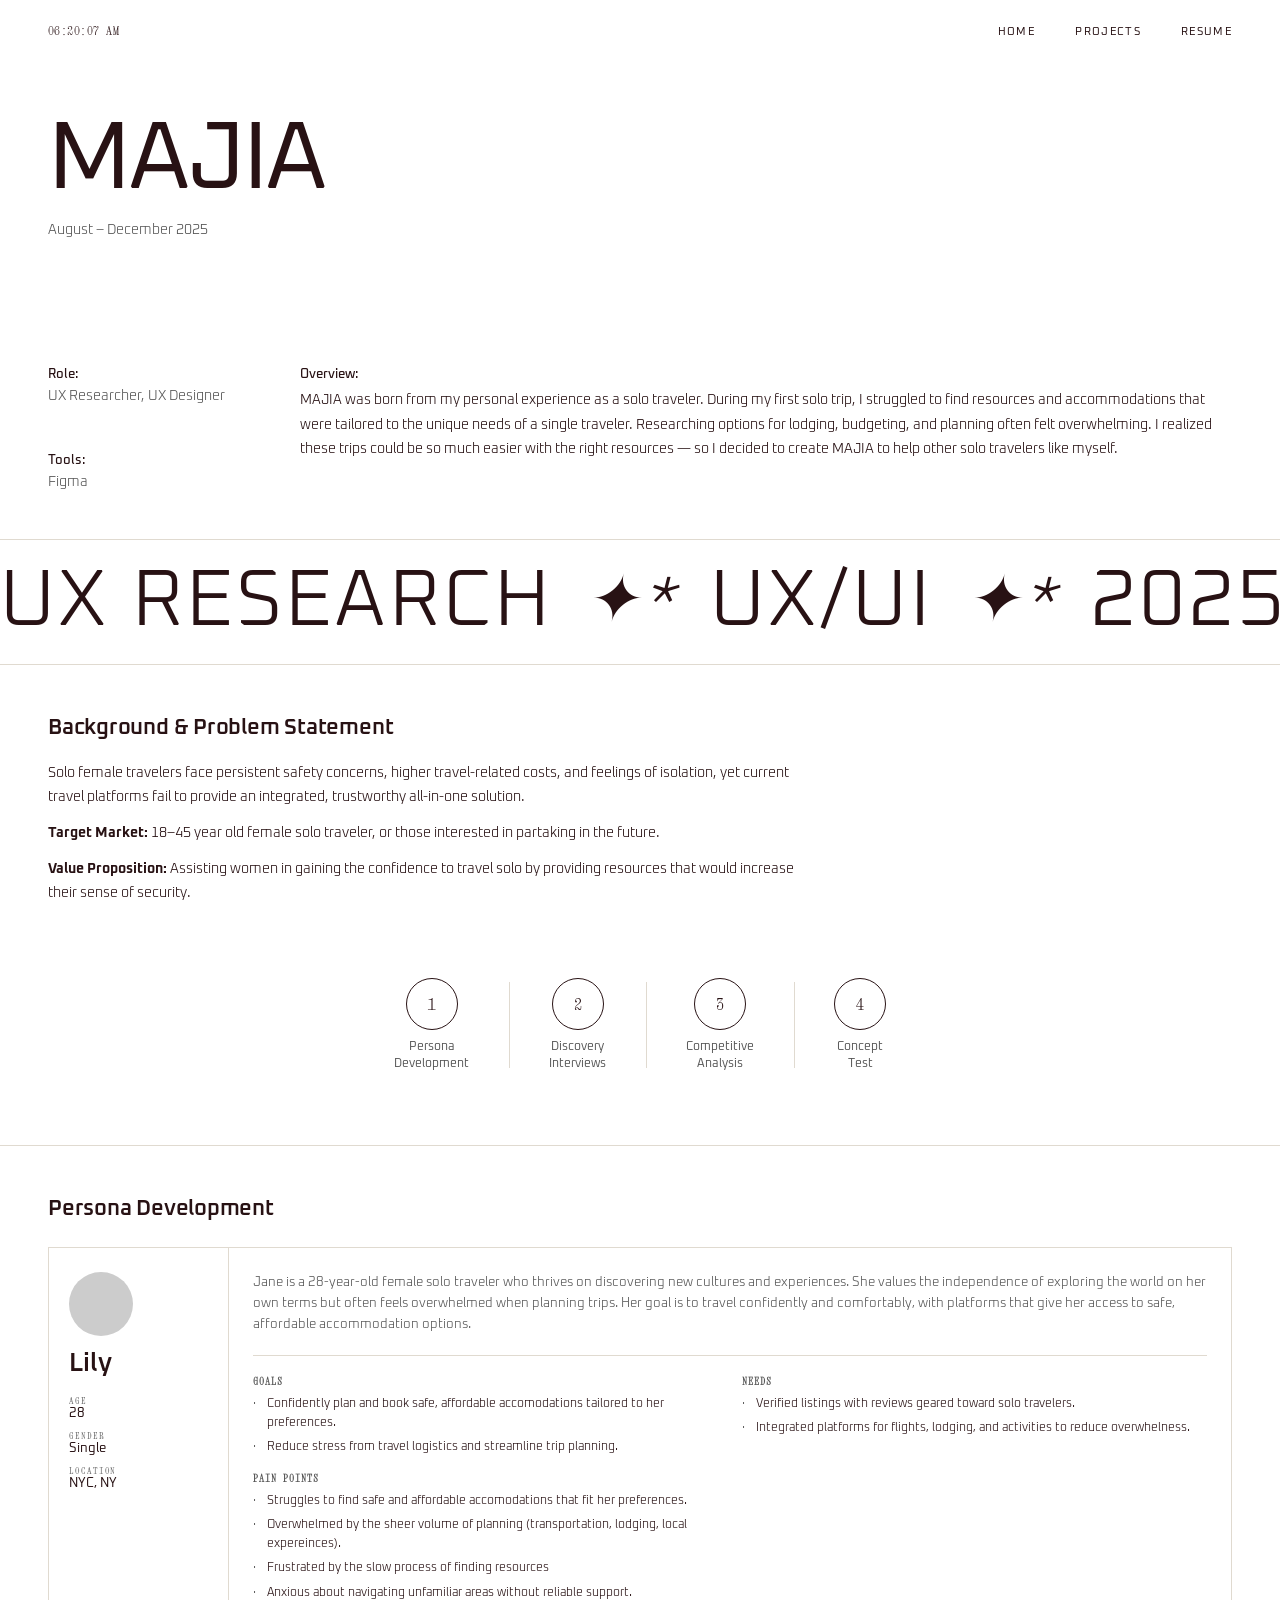
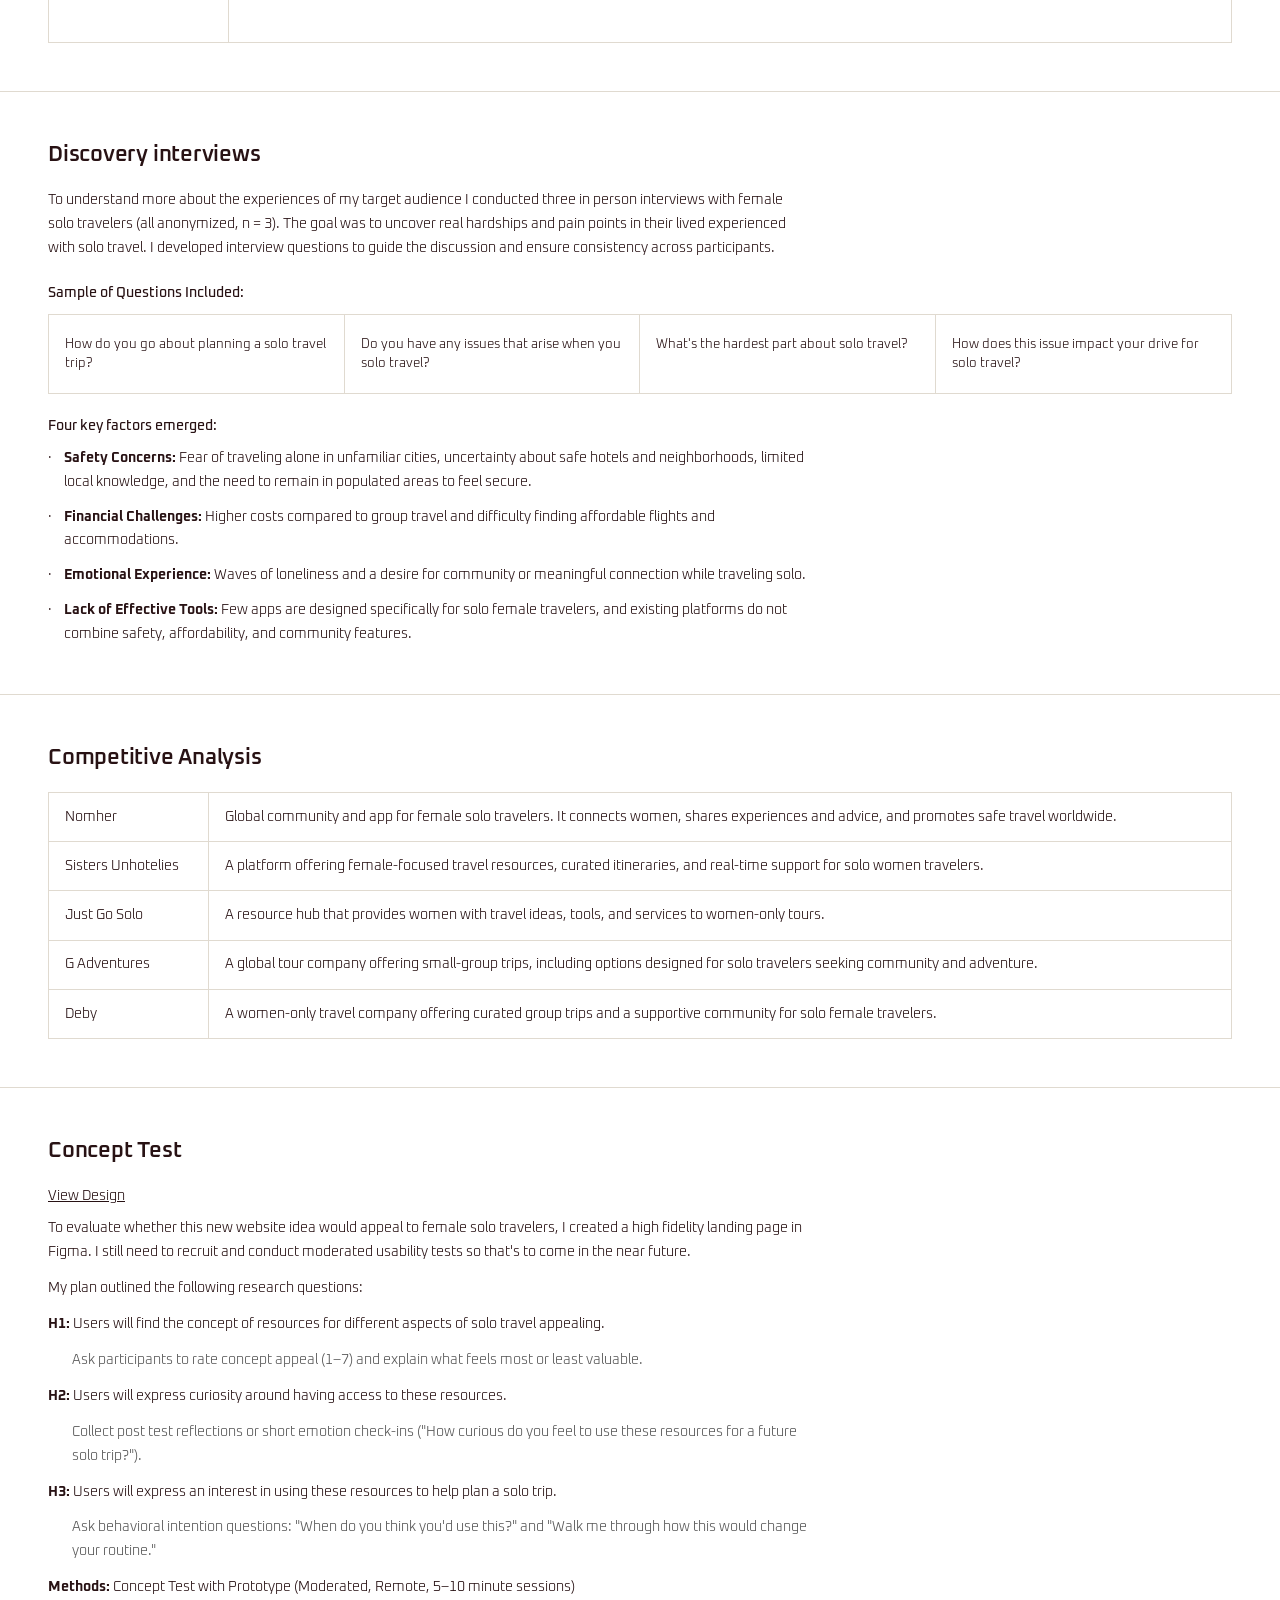
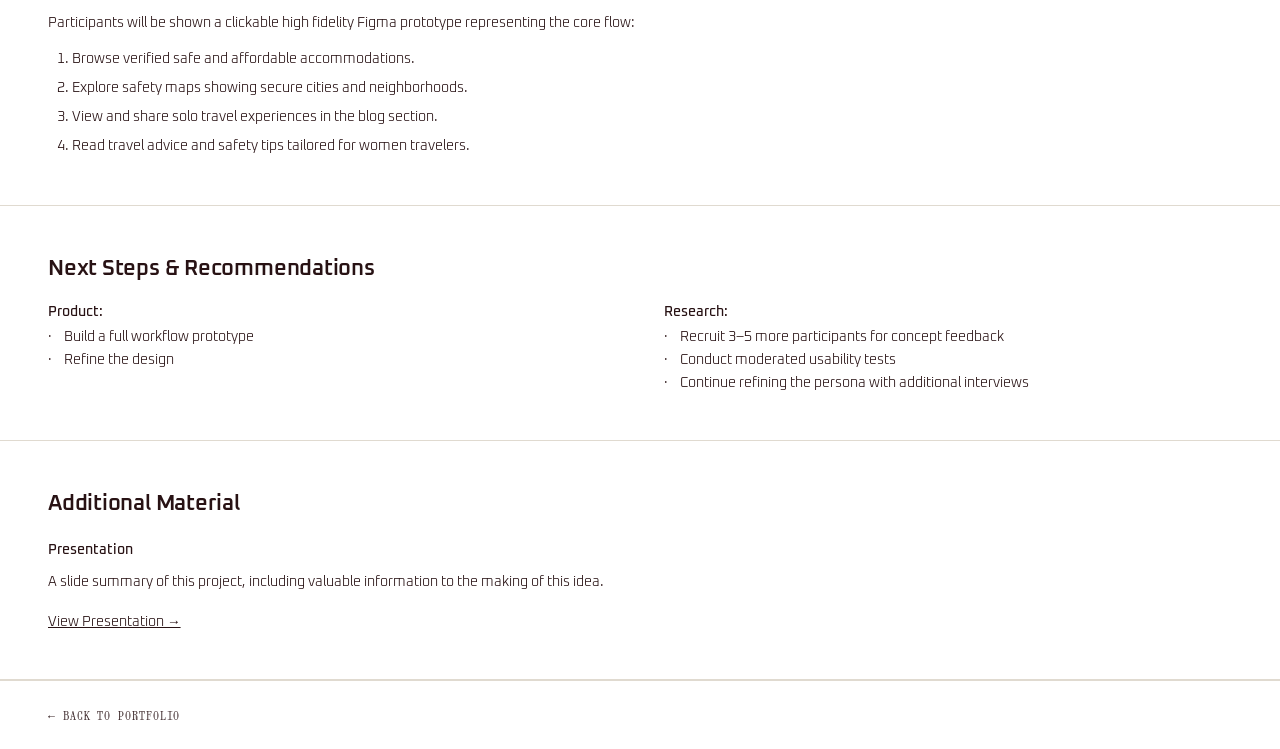
==== majia.html @ 62ffd847 "majia case study" ====
<!DOCTYPE html>
<html lang="en">
<head>
  <meta charset="UTF-8" />
  <meta name="viewport" content="width=device-width, initial-scale=1.0"/>
  <title>Majia — Case Study</title>
  <link rel="preconnect" href="https://fonts.googleapis.com">
  <link href="https://fonts.googleapis.com/css2?family=Oxanium:wght@300;400;500;600;700&family=Xanh+Mono:ital@0;1&display=swap" rel="stylesheet">
  <link rel="stylesheet" href="style.css">
  <link rel="stylesheet" href="majia.css">
</head>
<body>

  <!-- NAV -->
  <nav>
    <span class="nav-time" id="clock"></span>
    <ul class="nav-links">
      <li><a href="index.html">Home</a></li>
      <li><a href="index.html#projects">Projects</a></li>
      <li><a href="#">Resume</a></li>
    </ul>
  </nav>

  <!-- HERO -->
  <section class="cs-hero">
    <h1 class="cs-title">MAJIA</h1>
    <p class="cs-date">August – December 2025</p>
    <div class="cs-info-grid">
      <div class="cs-info-col">
        <p class="cs-info-label">Role:</p>
        <p class="cs-info-value">UX Researcher, UX Designer</p>
        <p class="cs-info-label">Tools:</p>
        <p class="cs-info-value">Figma</p>
      </div>
      <div class="cs-info-col">
        <p class="cs-info-label">Overview:</p>
        <p class="cs-info-body">MAJIA was born from my personal experience as a solo traveler. During my first solo trip, I struggled to find resources and accommodations that were tailored to the unique needs of a single traveler. Researching options for lodging, budgeting, and planning often felt overwhelming. I realized these trips could be so much easier with the right resources — so I decided to create MAJIA to help other solo travelers like myself.</p>
      </div>
    </div>
  </section>

  <!-- TICKER -->
  <div class="cs-ticker">
    <div class="cs-ticker-track">
      <span>UX RESEARCH</span><span class="cs-ticker-icon">✦*</span>
      <span>UX/UI</span><span class="cs-ticker-icon">✦*</span>
      <span>2025</span><span class="cs-ticker-icon">✦*</span>
      <span>UX RESEARCH</span><span class="cs-ticker-icon">✦*</span>
      <span>UX/UI</span><span class="cs-ticker-icon">✦*</span>
      <span>2025</span><span class="cs-ticker-icon">✦*</span>
      <span>UX RESEARCH</span><span class="cs-ticker-icon">✦</span>
      <span>UX/UI</span><span class="cs-ticker-icon">✦*</span>
      <span>2025</span><span class="cs-ticker-icon">✦*</span>
      <span>UX RESEARCH</span><span class="cs-ticker-icon">✦*</span>
      <span>UX/UI</span><span class="cs-ticker-icon">✦*</span>
      <span>2025</span><span class="cs-ticker-icon">✦*</span>
    </div>
  </div>

  <!-- BACKGROUND & PROBLEM STATEMENT -->
  <section class="cs-section">
    <h2 class="cs-section-heading">Background &amp; Problem Statement</h2>
    <p class="cs-body-text">Solo female travelers face persistent safety concerns, higher travel-related costs, and feelings of isolation, yet current travel platforms fail to provide an integrated, trustworthy all-in-one solution.</p>
    <p class="cs-body-text"><strong>Target Market:</strong> 18–45 year old female solo traveler, or those interested in partaking in the future.</p>
    <p class="cs-body-text"><strong>Value Proposition:</strong> Assisting women in gaining the confidence to travel solo by providing resources that would increase their sense of security.</p>

    <div class="cs-steps">
      <div class="cs-step">
        <span class="cs-step-num">1</span>
        <p class="cs-step-label">Persona<br>Development</p>
      </div>
      <div class="cs-step">
        <span class="cs-step-num">2</span>
        <p class="cs-step-label">Discovery<br>Interviews</p>
      </div>
      <div class="cs-step">
        <span class="cs-step-num">3</span>
        <p class="cs-step-label">Competitive<br>Analysis</p>
      </div>
      <div class="cs-step">
        <span class="cs-step-num">4</span>
        <p class="cs-step-label">Concept<br>Test</p>
      </div>
    </div>
  </section>

  <!-- PERSONA DEVELOPMENT -->
  <section class="cs-section">
    <h2 class="cs-section-heading">Persona Development</h2>
    <div class="cs-persona-card">
      <div class="cs-persona-left">
        <div class="cs-persona-photo"></div>
        <p class="cs-persona-name">Lily</p>
        <div class="cs-persona-attrs">
          <div><span class="cs-attr-label">AGE</span><span class="cs-attr-val">28</span></div>
          <div><span class="cs-attr-label">GENDER</span><span class="cs-attr-val">Single</span></div>
          <div><span class="cs-attr-label">LOCATION</span><span class="cs-attr-val">NYC, NY</span></div>
        </div>
      </div>
      <div class="cs-persona-right">
        <p class="cs-persona-bio">Jane is a 28-year-old female solo traveler who thrives on discovering new cultures and experiences. She values the independence of exploring the world on her own terms but often feels overwhelmed when planning trips. Her goal is to travel confidently and comfortably, with platforms that give her access to safe, affordable accommodation options.</p>
        <div class="cs-persona-cols">
          <div>
            <h4 class="cs-persona-col-title">GOALS</h4>
            <ul class="cs-persona-list">
              <li>Confidently plan and book safe, affordable 
                accomodations tailored to her preferences.</li>
              <li>Reduce stress from travel logistics and streamline trip planning.</li>
            </ul>
          </div>
          <div>
            <h4 class="cs-persona-col-title">NEEDS</h4>
            <ul class="cs-persona-list">
              <li>Verified listings with reviews geared toward solo travelers.</li>
              <li>Integrated platforms for flights, lodging, and activities to reduce overwhelness.</li>
            </ul>
          </div>
        </div>
        <div class="cs-persona-cols">
          <div>
            <h4 class="cs-persona-col-title">PAIN POINTS</h4>
            <ul class="cs-persona-list">
              <li>Struggles to find safe and affordable accomodations that fit her preferences.</li>
              <li>Overwhelmed by the sheer volume of planning (transportation, lodging, local expereinces).</li>
              <li>Frustrated by the slow process of finding resources</li>
              <li>Anxious about navigating unfamiliar areas without reliable support.</li>
            </ul>
          </div>
        </div>
      </div>
    </div>
  </section>

  <!-- DISCOVERY INTERVIEWS -->
  <section class="cs-section">
    <h2 class="cs-section-heading">Discovery interviews</h2>
    <p class="cs-body-text">To understand more about the experiences of my target audience I conducted three in person interviews with female solo travelers (all anonymized, n = 3). The goal was to uncover real hardships and pain points in their lived experienced with solo travel. I developed interview questions to guide the discussion and ensure consistency across participants.</p>
    <p class="cs-sub-heading">Sample of Questions Included:</p>
    <div class="cs-questions-grid">
      <div class="cs-question-card"><p>How do you go about planning a solo travel trip?</p></div>
      <div class="cs-question-card"><p>Do you have any issues that arise when you solo travel?</p></div>
      <div class="cs-question-card"><p>What's the hardest part about solo travel?</p></div>
      <div class="cs-question-card"><p>How does this issue impact your drive for solo travel?</p></div>
    </div>

    <p class="cs-sub-heading">Four key factors emerged:</p>
    <ul class="cs-findings-list">
      <li><strong>Safety Concerns:</strong> Fear of traveling alone in unfamiliar cities, uncertainty about safe hotels and neighborhoods, limited local knowledge, and the need to remain in populated areas to feel secure.</li>
      <li><strong>Financial Challenges:</strong> Higher costs compared to group travel and difficulty finding affordable flights and accommodations.</li>
      <li><strong>Emotional Experience:</strong> Waves of loneliness and a desire for community or meaningful connection while traveling solo.</li>
      <li><strong>Lack of Effective Tools:</strong> Few apps are designed specifically for solo female travelers, and existing platforms do not combine safety, affordability, and community features.</li>
    </ul>
  </section>

  <!-- COMPETITIVE ANALYSIS -->
  <section class="cs-section">
    <h2 class="cs-section-heading">Competitive Analysis</h2>
    <table class="cs-table">
      <tbody>
        <tr>
          <td class="cs-table-name">Nomher</td>
          <td>Global community and app for female solo travelers. It connects women, shares experiences and advice, and promotes safe travel worldwide.</td>
        </tr>
        <tr>
          <td class="cs-table-name">Sisters Unhotelies</td>
          <td>A platform offering female-focused travel resources, curated itineraries, and real-time support for solo women travelers.</td>
        </tr>
        <tr>
          <td class="cs-table-name">Just Go Solo</td>
          <td>A resource hub that provides women with travel ideas, tools, and services to women-only tours.</td>
        </tr>
        <tr>
          <td class="cs-table-name">G Adventures</td>
          <td>A global tour company offering small-group trips, including options designed for solo travelers seeking community and adventure.</td>
        </tr>
        <tr>
          <td class="cs-table-name">Deby</td>
          <td>A women-only travel company offering curated group trips and a supportive community for solo female travelers.</td>
        </tr>
      </tbody>
    </table>
  </section>

  <!-- CONCEPT TEST -->
  <section class="cs-section">
    <h2 class="cs-section-heading">Concept Test</h2>
    <p class="cs-link-text"><a href="#">View Design</a></p>
    <p class="cs-body-text">To evaluate whether this new website idea would appeal to female solo travelers, I created a high fidelity landing page in Figma. I still need to recruit and conduct moderated usability tests so that's to come in the near future.</p>
    <p class="cs-body-text">My plan outlined the following research questions:</p>
    <p class="cs-body-text"><strong>H1:</strong> Users will find the concept of resources for different aspects of solo travel appealing.</p>
    <p class="cs-body-text cs-indent">Ask participants to rate concept appeal (1–7) and explain what feels most or least valuable.</p>
    <p class="cs-body-text"><strong>H2:</strong> Users will express curiosity around having access to these resources.</p>
    <p class="cs-body-text cs-indent">Collect post test reflections or short emotion check-ins ("How curious do you feel to use these resources for a future solo trip?").</p>
    <p class="cs-body-text"><strong>H3:</strong> Users will express an interest in using these resources to help plan a solo trip.</p>
    <p class="cs-body-text cs-indent">Ask behavioral intention questions: "When do you think you'd use this?" and "Walk me through how this would change your routine."</p>
    <p class="cs-body-text"><strong>Methods:</strong> Concept Test with Prototype (Moderated, Remote, 5–10 minute sessions)</p>
    <p class="cs-body-text">Participants will be shown a clickable high fidelity Figma prototype representing the core flow:</p>
    <ol class="cs-numbered-list">
      <li>Browse verified safe and affordable accommodations.</li>
      <li>Explore safety maps showing secure cities and neighborhoods.</li>
      <li>View and share solo travel experiences in the blog section.</li>
      <li>Read travel advice and safety tips tailored for women travelers.</li>
    </ol>
  </section>

  <!-- NEXT STEPS -->
  <section class="cs-section">
    <h2 class="cs-section-heading">Next Steps &amp; Recommendations</h2>
    <div class="cs-next-grid">
      <div>
        <p class="cs-next-category">Product:</p>
        <ul class="cs-next-list">
          <li>Build a full workflow prototype</li>
          <li>Refine the design</li>
        </ul>
      </div>
      <div>
        <p class="cs-next-category">Research:</p>
        <ul class="cs-next-list">
          <li>Recruit 3–5 more participants for concept feedback</li>
          <li>Conduct moderated usability tests</li>
          <li>Continue refining the persona with additional interviews</li>
        </ul>
      </div>
    </div>
  </section>

  <!-- ADDITIONAL MATERIAL -->
  <section class="cs-section">
    <h2 class="cs-section-heading">Additional Material</h2>
    <p class="cs-sub-heading">Presentation</p>
    <p class="cs-body-text">A slide summary of this project, including valuable information to the making of this idea.</p>
    <a href="#" class="cs-material-link">View Presentation →</a>
  </section>

  <!-- BACK BAR -->
  <div class="cs-back-bar">
    <a href="index.html" class="cs-back-link">← Back to Portfolio</a>
  </div>

  <script>
    const clock = document.getElementById('clock');
    function updateClock() {
      const now = new Date();
      clock.textContent = now.toLocaleTimeString('en-US', { hour: '2-digit', minute: '2-digit', second: '2-digit' });
    }
    updateClock();
    setInterval(updateClock, 1000);
  </script>
</body>
</html>
---- style.css ----
:root {
  --white: #FFFFFF;
  --ink: #281214;
  --muted: #585858;
  --accent: #C8B89A;
  --rule: #E0DAD0;
  --font-base: 'Oxanium', sans-serif;
  --font-mono: 'Xanh Mono', monospace;
}

*, *::before, *::after { box-sizing: border-box; margin: 0; padding: 0; }
html { scroll-behavior: smooth; }
body {
  background: var(--white);
  color: var(--ink);
  font-family: var(--font-base);
  overflow-x: hidden;
}

/* NAV */
nav {
  position: fixed;
  top: 0; left: 0; right: 0;
  z-index: 100;
  display: flex;
  justify-content: space-between;
  align-items: center;
  padding: 1.25rem 3rem;
  mix-blend-mode: multiply;
}
.nav-time {
  font-family: var(--font-mono);
  font-size: .75rem;
  color: var(--ink);
  letter-spacing: .04em;
}
.nav-links { display: flex; gap: 2.5rem; list-style: none; }
.nav-links a {
  font-size: .7rem;
  letter-spacing: .12em;
  text-transform: uppercase;
  color: var(--ink);
  text-decoration: none;
  position: relative;
}
.nav-links a::after {
  content: '';
  position: absolute;
  bottom: -2px; left: 0;
  width: 0; height: 1px;
  background: var(--ink);
  transition: width .3s ease;
}
.nav-links a:hover::after { width: 100%; }

/* HERO */
#hero {
  min-height: 100vh;
  display: grid;
  grid-template-columns: 1fr 1fr;
  align-items: center;
  padding: 8rem 3rem 4rem;
  gap: 2rem;
}
.hero-text { max-width: 480px; }
.hero-label {
  font-family: var(--font-mono);
  font-size: .68rem;
  letter-spacing: .18em;
  text-transform: uppercase;
  color: var(--muted);
  margin-bottom: 1.5rem;
  opacity: 0;
  transform: translateY(12px);
  animation: fadeUp .6s ease .2s forwards;
}
.hero-title {
  font-size: clamp(3rem, 6vw, 5.5rem);
  line-height: 1.08;
  letter-spacing: -.02em;
  opacity: 0;
  transform: translateY(20px);
  animation: fadeUp .8s ease .35s forwards;
}
.hero-title em { font-style: normal; color: var(--ink); }
.hero-meta {
  margin-top: 2rem;
  display: flex;
  flex-direction: column;
  gap: .4rem;
  opacity: 0;
  transform: translateY(12px);
  animation: fadeUp .6s ease .6s forwards;
}
.hero-meta span { font-size: .85rem; color: var(--muted); font-weight: 300; }
.hero-image-wrap {
  display: flex;
  justify-content: flex-end;
  opacity: 0;
  transform: translateY(20px) scale(.97);
  animation: fadeUp .9s ease .5s forwards;
}
.hero-img-frame {
  width: 340px;
  height: 440px;
  border-radius: 4px;
  overflow: hidden;
  position: relative;
}
.hero-img-frame::before {
  content: '';
  position: absolute;
  inset: 0;
  background: linear-gradient(to bottom, transparent 60%, rgba(26,24,20,.15));
  z-index: 1;
}
.hero-img-frame img {
  width: 100%; height: 100%;
  object-fit: cover;
  filter: sepia(8%) contrast(1.04);
}

/* SPIN BADGE */
.spin-badge {
  margin-top: 2.5rem;
  opacity: 0;
  animation: fadeUp .6s ease .8s forwards;
}
.spin-ring {
  width: 72px; height: 72px;
  position: relative;
  cursor: pointer;
  display: block;
  text-decoration: none;
  color: var(--ink);
}
.spin-ring svg {
  position: absolute;
  inset: 0;
  animation: spin 10s linear infinite;
}
.spin-ring .arrow {
  position: absolute;
  inset: 0;
  display: flex;
  align-items: center;
  justify-content: center;
  font-size: 1rem;
}
@keyframes spin { to { transform: rotate(360deg); } }
.spin-ring:hover svg { animation-play-state: paused; }

/* PROJECTS */
#projects { padding: 3rem 0 6rem; }
.marquee-wrapper {
  overflow: hidden;
  width: 100%;
  margin-bottom: 4rem;
  border-top: 1px solid var(--rule);
  border-bottom: 1px solid var(--rule);
  padding: 0.5rem 0;
}
.marquee-track {
  display: flex;
  width: max-content;
  animation: marquee 30s linear infinite;
}
.marquee-track:hover { animation-play-state: paused; }
.marquee-item {
  font-family: 'Oxanium';
  font-size: clamp(4rem, 10vw, 9rem);
  line-height: .95;
  letter-spacing: -.03em;
  white-space: nowrap;
  padding-right: 3rem;
  display: flex;
  align-items: center;
  gap: 2rem;
}
.marquee-item .divider {
  font-size: clamp(2rem, 5vw, 4rem);
  color: var(--ink);
  font-style: italic;
  font-family: 'Xanh Mono';
}
@keyframes marquee {
  from { transform: translateX(0); }
  to   { transform: translateX(-50%); }
}
.projects-list { border-top: 1px solid var(--rule); }
.project-row {
  display: grid;
  grid-template-columns: 80px 1fr auto;
  align-items: center;
  gap: 1.5rem;
  padding: 2rem 0;
  border-bottom: 1px solid var(--rule);
  text-decoration: none;
  color: inherit;
  position: relative;
  overflow: hidden;
  cursor: pointer;
  transition: padding-left .3s ease;
}
.project-row::before {
  content: '';
  position: absolute;
  left: 0; top: 0; bottom: 0;
  width: 0;
  background: var(--ink);
  transition: width .35s ease;
  z-index: 0;
}
.project-row:hover::before { width: 4px; }
.project-row:hover { padding-left: 1rem; }
.project-row > * { position: relative; z-index: 1; }
.proj-num {
  font-family: var(--font-mono);
  font-size: 1.6rem;
  font-weight: 300;
  color: var(--muted);
}
.proj-title {
  font-size: clamp(1.4rem, 3vw, 2rem);
  letter-spacing: -.01em;
  line-height: 1.1;
}
.proj-desc {
  font-size: .8rem;
  color: var(--muted);
  margin-top: .3rem;
  font-weight: 300;
}
.proj-year {
  font-family: var(--font-mono);
  font-size: .75rem;
  color: var(--muted);
  letter-spacing: .06em;
}

/* FOOTER */
footer {
  border-top: 1px solid var(--rule);
  padding: 2.5rem 3rem;
  display: grid;
  grid-template-columns: 1fr 1fr 1fr auto;
  gap: 2rem;
  align-items: start;
}
.footer-col h4 {
  font-family: var(--font-mono);
  font-size: .65rem;
  letter-spacing: .14em;
  text-transform: uppercase;
  color: var(--muted);
  margin-bottom: .9rem;
}
.footer-col a {
  display: block;
  font-size: .8rem;
  color: var(--ink);
  text-decoration: none;
  margin-bottom: .4rem;
  font-weight: 300;
  transition: color .2s;
}
.footer-col a:hover { color: var(--muted); }
.footer-connect { text-align: right; }
.footer-connect p {
  font-size: 1.1rem;
  font-style: italic;
  margin-bottom: .8rem;
}
.footer-icons { display: flex; gap: .6rem; justify-content: flex-end; }
.footer-icons a {
  width: 34px; height: 34px;
  border: 1px solid var(--rule);
  border-radius: 4px;
  display: flex;
  align-items: center;
  justify-content: center;
  color: var(--ink);
  text-decoration: none;
  transition: background .2s, border-color .2s;
}
.footer-icons a:hover {
  background: var(--ink);
  color: var(--white);
  border-color: var(--ink);
}

/* ANIMATIONS */
@keyframes fadeUp { to { opacity: 1; transform: none; } }

/* RESPONSIVE */
@media (max-width: 700px) {
  #hero { grid-template-columns: 1fr; padding-top: 6rem; }
  .hero-image-wrap { justify-content: center; order: -1; }
  .hero-img-frame { width: 240px; height: 300px; }
  nav { padding: 1rem 1.5rem; }
  #projects, footer { padding-left: 1.5rem; padding-right: 1.5rem; }
  footer { grid-template-columns: 1fr 1fr; }
  .footer-connect { grid-column: 1/-1; text-align: left; }
  .footer-icons { justify-content: flex-start; }
}
---- majia.css ----
/* ── MAJIA CASE STUDY ── */

/* HERO */
.cs-hero {
  padding: 7rem 3rem 3rem;
  border-bottom: 1px solid var(--rule);
}
.cs-title {
  font-family: 'Oxanium';
  font-size: clamp(3rem, 8vw, 6rem);
  font-weight: 400;
  letter-spacing: -.02em;
  line-height: 1;
  margin-bottom: .9rem;
}
.cs-date {
  font-size: .85rem;
  font-weight: 300;
  color: var(--muted);
  margin-bottom: 2.5rem;
}
.cs-info-grid {
  display: grid;
  grid-template-columns: 220px 1fr;
  gap: 2rem;
  margin-top: 8rem;
}
.cs-info-label {
  font-size: .8rem;
  font-weight: 500;
  margin-bottom: .30rem;
  margin-top: 3rem;
}
.cs-info-label:first-child { margin-top: 0; }
.cs-info-value {
  font-size: .85rem;
  font-weight: 300;
  color: var(--muted);
}
.cs-info-body {
  font-size: .9rem;
  font-weight: 300;
  line-height: 1.7;
  color: var(--ink);
}

/* TICKER */
.cs-ticker {
  overflow: hidden;
  border-bottom: 1px solid var(--rule);
  padding: .75rem 0;
}
.cs-ticker-track {
  display: flex;
  align-items: center;
  gap: 2rem;
  width: max-content;
  animation: marquee 20s linear infinite;
  font-family: 'Oxanium';
  font-size: clamp(2rem, 10vw, 5rem);
  font-weight: 300;
  letter-spacing: .04em;
}
.cs-ticker-icon {
  color: var(--ink);
  font-size: .8em;
   font-style: italic;
}
@keyframes marquee {
  from { transform: translateX(0); }
  to   { transform: translateX(-50%); }
}

/* SECTIONS */
.cs-section {
  padding: 3rem 3rem 3rem;
  border-bottom: 1px solid var(--rule);
}
.cs-section-heading {
  font-family: 'Oxanium';
  font-size: 1.4rem;
  font-weight: 600;
  margin-bottom: 1.25rem;
  letter-spacing: -.01em;
}
.cs-body-text {
  font-size: .88rem;
  font-weight: 300;
  line-height: 1.7;
  margin-bottom: .75rem;
  max-width: 760px;
}
.cs-sub-heading {
  font-size: .85rem;
  font-weight: 500;
  margin: 1.5rem 0 .75rem;
}
.cs-indent {
  padding-left: 1.5rem;
  color: var(--muted);
}

/* PROCESS STEPS */
.cs-steps {
  display: flex;
  gap: 0;
  margin-top: 3rem;
  justify-content: center;
  flex-wrap: wrap;
}
.cs-step {
  display: flex;
  flex-direction: column;
  align-items: center;
  gap: .6rem;
  padding: 1.5rem 2.5rem;
  position: relative;
}
.cs-step + .cs-step::before {
  content: '';
  position: absolute;
  left: 0; top: 20%; bottom: 20%;
  width: 1px;
  background: var(--rule);
}
.cs-step-num {
  width: 52px;
  height: 52px;
  border: 1px solid var(--ink);
  border-radius: 50%;
  display: flex;
  align-items: center;
  justify-content: center;
  font-family: 'Xanh Mono', monospace;
  font-size: 1rem;
  font-weight: 300;
}
.cs-step-label {
  font-size: .75rem;
  text-align: center;
  line-height: 1.4;
  color: var(--muted);
}

/* PERSONA */
.cs-persona-card {
  display: grid;
  grid-template-columns: 180px 1fr;
  border: 1px solid var(--rule);
  margin-top: 1.5rem;
}
.cs-persona-left {
  border-right: 1px solid var(--rule);
  padding: 1.5rem 1.25rem;
}
.cs-persona-approx {
  font-family: 'Xanh Mono', monospace;
  font-size: .6rem;
  color: var(--muted);
  letter-spacing: .08em;
  margin-bottom: .5rem;
}
.cs-persona-photo {
  width: 64px;
  height: 64px;
  border-radius: 50%;
  background: #ccc;
  margin-bottom: .75rem;
}
.cs-persona-name {
  font-family: 'Oxanium', sans-serif;
  font-size: 1.6rem;
  font-weight: 600;
  margin-bottom: 1rem;
}
.cs-persona-attrs {
  display: flex;
  flex-direction: column;
  gap: .5rem;
}
.cs-persona-attrs > div {
  display: flex;
  flex-direction: column;
}
.cs-attr-label {
  font-family: 'Xanh Mono', monospace;
  font-size: .58rem;
  letter-spacing: .1em;
  color: var(--muted);
}
.cs-attr-val {
  font-size: .8rem;
  font-weight: 400;
}
.cs-persona-right {
  padding: 1.5rem;
}
.cs-persona-bio {
  font-size: .8rem;
  font-weight: 300;
  line-height: 1.65;
  margin-bottom: 1.25rem;
  padding-bottom: 1.25rem;
  border-bottom: 1px solid var(--rule);
  color: var(--muted);
}
.cs-persona-cols {
  display: grid;
  grid-template-columns: 1fr 1fr;
  gap: 1.5rem;
  margin-bottom: 1rem;
}
.cs-persona-col-title {
  font-family: 'Xanh Mono', monospace;
  font-size: .6rem;
  letter-spacing: .1em;
  color: var(--muted);
  margin-bottom: .5rem;
}
.cs-persona-list {
  list-style: none;
  display: flex;
  flex-direction: column;
  gap: .35rem;
}
.cs-persona-list li {
  font-size: .78rem;
  font-weight: 300;
  line-height: 1.5;
  padding-left: .9rem;
  position: relative;
}
.cs-persona-list li::before {
  content: '·';
  position: absolute;
  left: 0;
  color: var(--muted);
}

/* QUESTIONS GRID */
.cs-questions-grid {
  display: grid;
  grid-template-columns: repeat(4, 1fr);
  gap: 0;
  border: 1px solid var(--rule);
  margin: .75rem 0;
}
.cs-question-card {
  padding: 1.25rem 1rem;
  border-right: 1px solid var(--rule);
  font-size: .8rem;
  font-weight: 300;
  line-height: 1.5;
}
.cs-question-card:last-child { border-right: none; }

/* FINDINGS LIST */
.cs-findings-list {
  list-style: none;
  display: flex;
  flex-direction: column;
  gap: .75rem;
  margin-top: .5rem;
}
.cs-findings-list li {
  font-size: .88rem;
  font-weight: 300;
  line-height: 1.65;
  padding-left: 1rem;
  position: relative;
  max-width: 760px;
}
.cs-findings-list li::before {
  content: '·';
  position: absolute;
  left: 0;
}

/* TABLE */
.cs-table {
  width: 100%;
  border-collapse: collapse;
  margin-top: 1rem;
  font-size: .85rem;
}
.cs-table td {
  padding: .85rem 1rem;
  border: 1px solid var(--rule);
  font-weight: 300;
  line-height: 1.55;
  vertical-align: top;
}
.cs-table-name {
  font-weight: 500;
  width: 160px;
  white-space: nowrap;
}

/* CONCEPT TEST */
.cs-link-text {
  margin-bottom: .75rem;
}
.cs-link-text a {
  font-size: .85rem;
  color: var(--ink);
  text-decoration: underline;
  font-weight: 300;
}
.cs-numbered-list {
  list-style: decimal;
  padding-left: 1.5rem;
  display: flex;
  flex-direction: column;
  gap: .4rem;
  margin-top: .5rem;
}
.cs-numbered-list li {
  font-size: .88rem;
  font-weight: 300;
  line-height: 1.6;
}

/* NEXT STEPS */
.cs-next-grid {
  display: grid;
  grid-template-columns: 1fr 1fr;
  gap: 3rem;
  margin-top: .5rem;
}
.cs-next-category {
  font-size: .88rem;
  font-weight: 500;
  margin-bottom: .5rem;
}
.cs-next-list {
  list-style: none;
  display: flex;
  flex-direction: column;
  gap: .35rem;
}
.cs-next-list li {
  font-size: .85rem;
  font-weight: 300;
  padding-left: 1rem;
  position: relative;
}
.cs-next-list li::before {
  content: '·';
  position: absolute;
  left: 0;
}

/* ADDITIONAL MATERIAL */
.cs-material-link {
  font-size: .85rem;
  color: var(--ink);
  text-decoration: underline;
  font-weight: 300;
  display: inline-block;
  margin-top: .5rem;
}

/* BACK BAR */
.cs-back-bar {
  padding: 1.5rem 3rem;
  border-top: 1px solid var(--rule);
}
.cs-back-link {
  font-family: 'Xanh Mono', monospace;
  font-size: .72rem;
  letter-spacing: .08em;
  text-transform: uppercase;
  color: var(--ink);
  text-decoration: none;
}
.cs-back-link:hover { text-decoration: underline; }

/* RESPONSIVE */
@media (max-width: 700px) {
  .cs-hero, .cs-section, .cs-back-bar { padding-left: 1.5rem; padding-right: 1.5rem; }
  .cs-info-grid { grid-template-columns: 1fr; }
  .cs-persona-card { grid-template-columns: 1fr; }
  .cs-persona-left { border-right: none; border-bottom: 1px solid var(--rule); }
  .cs-persona-cols { grid-template-columns: 1fr; }
  .cs-questions-grid { grid-template-columns: 1fr 1fr; }
  .cs-next-grid { grid-template-columns: 1fr; gap: 1.5rem; }
  .cs-steps { justify-content: flex-start; }
}
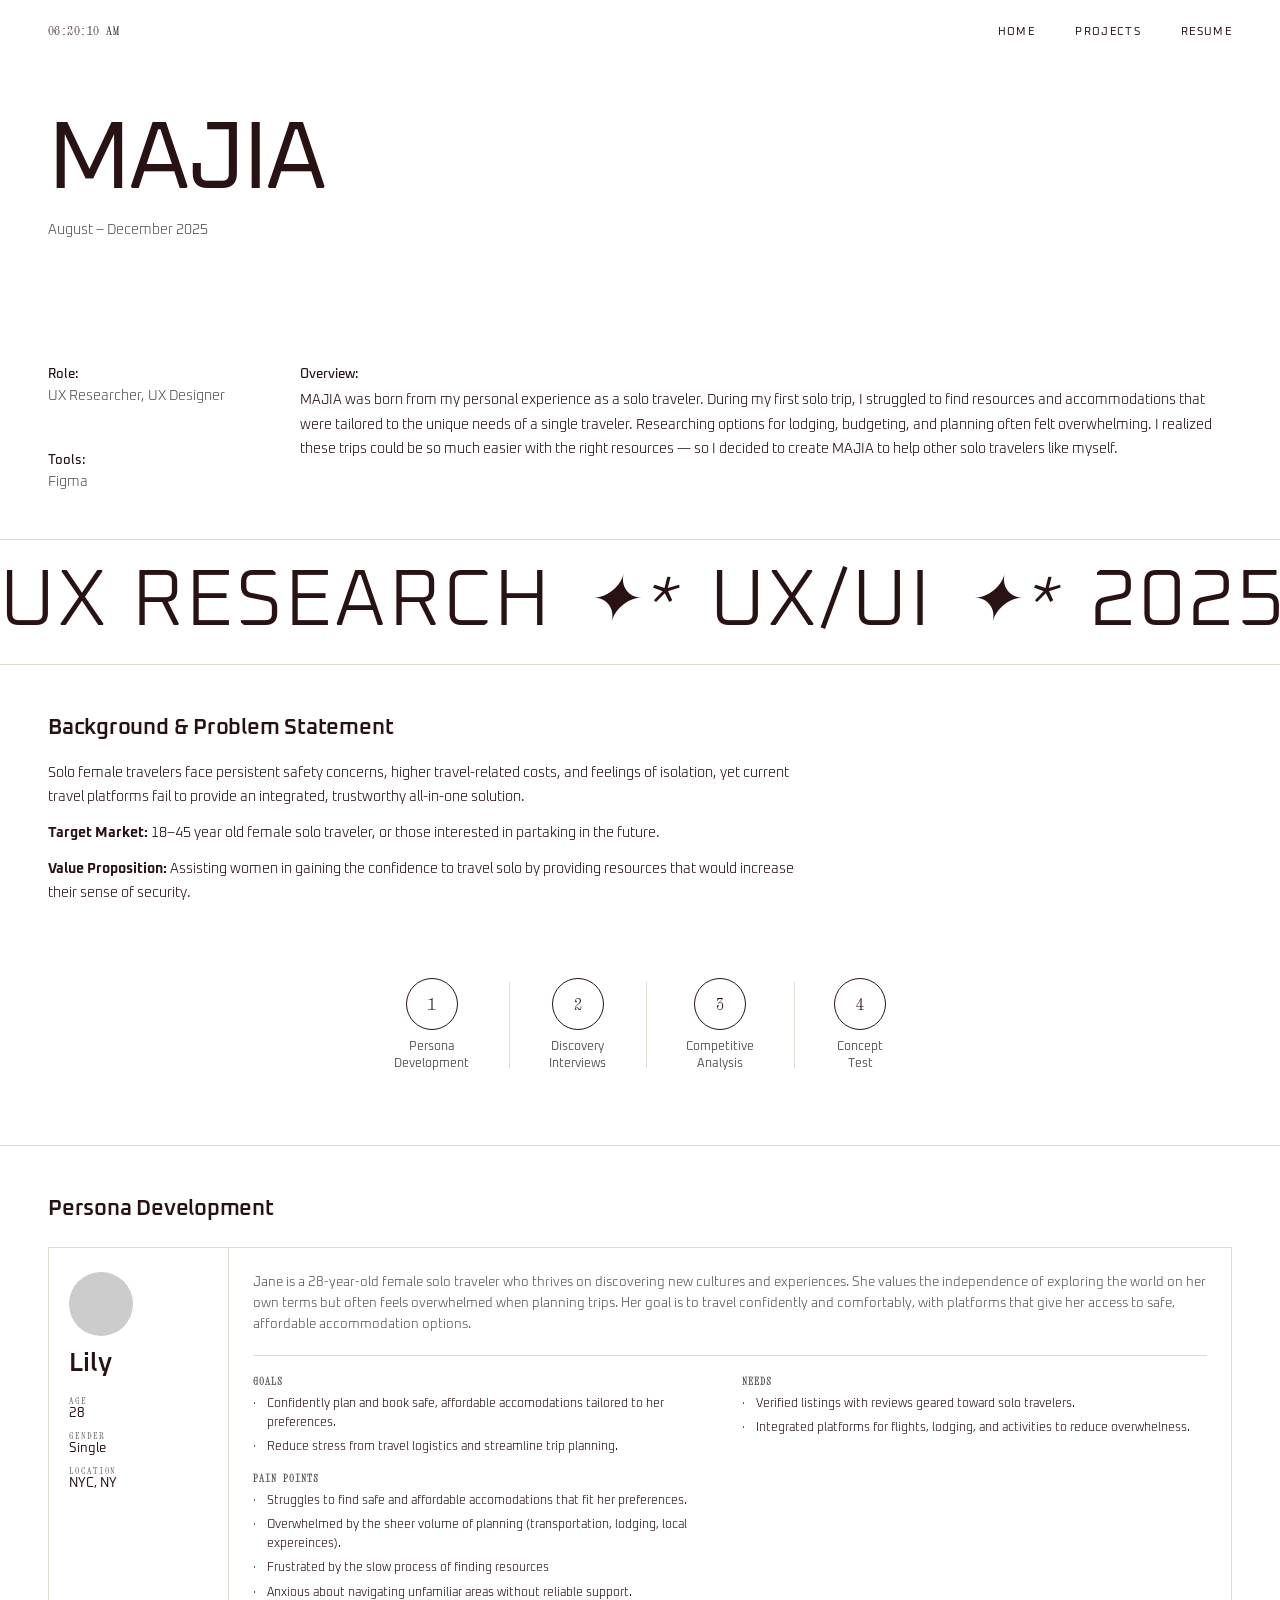
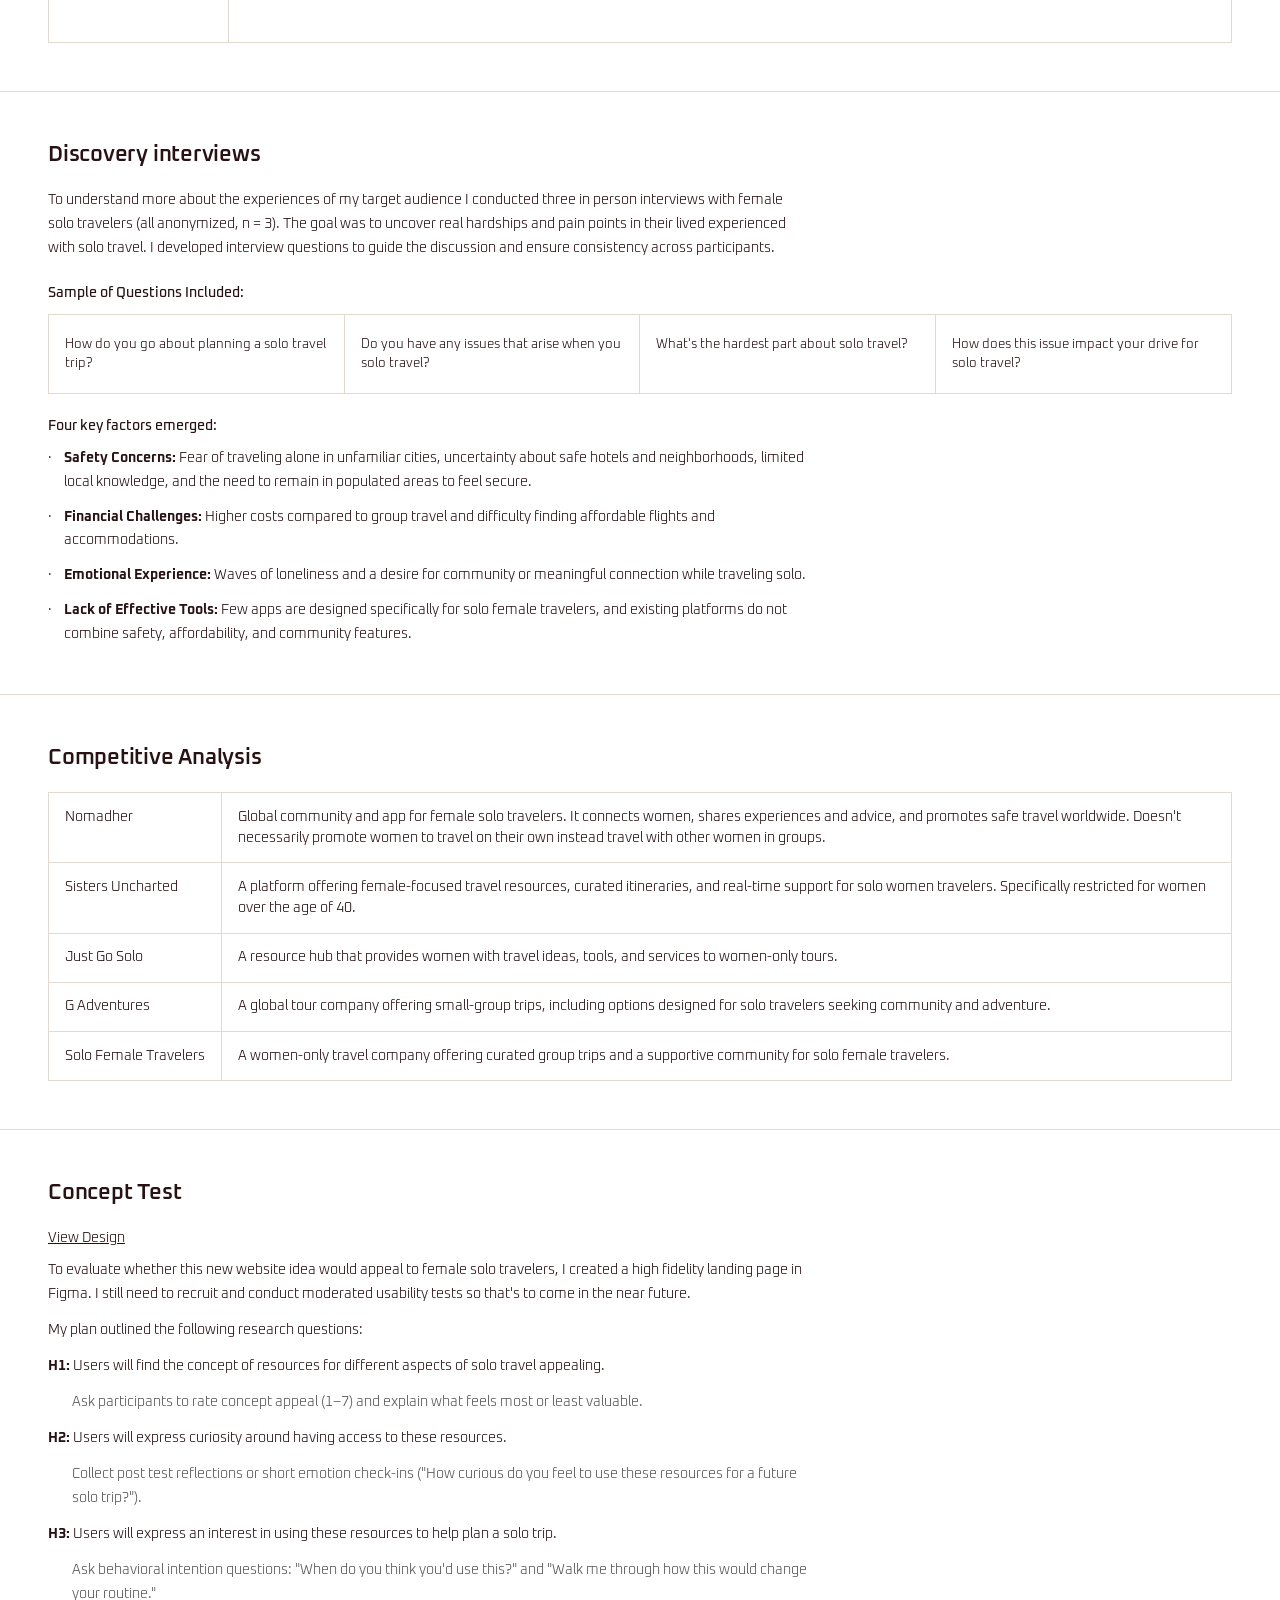
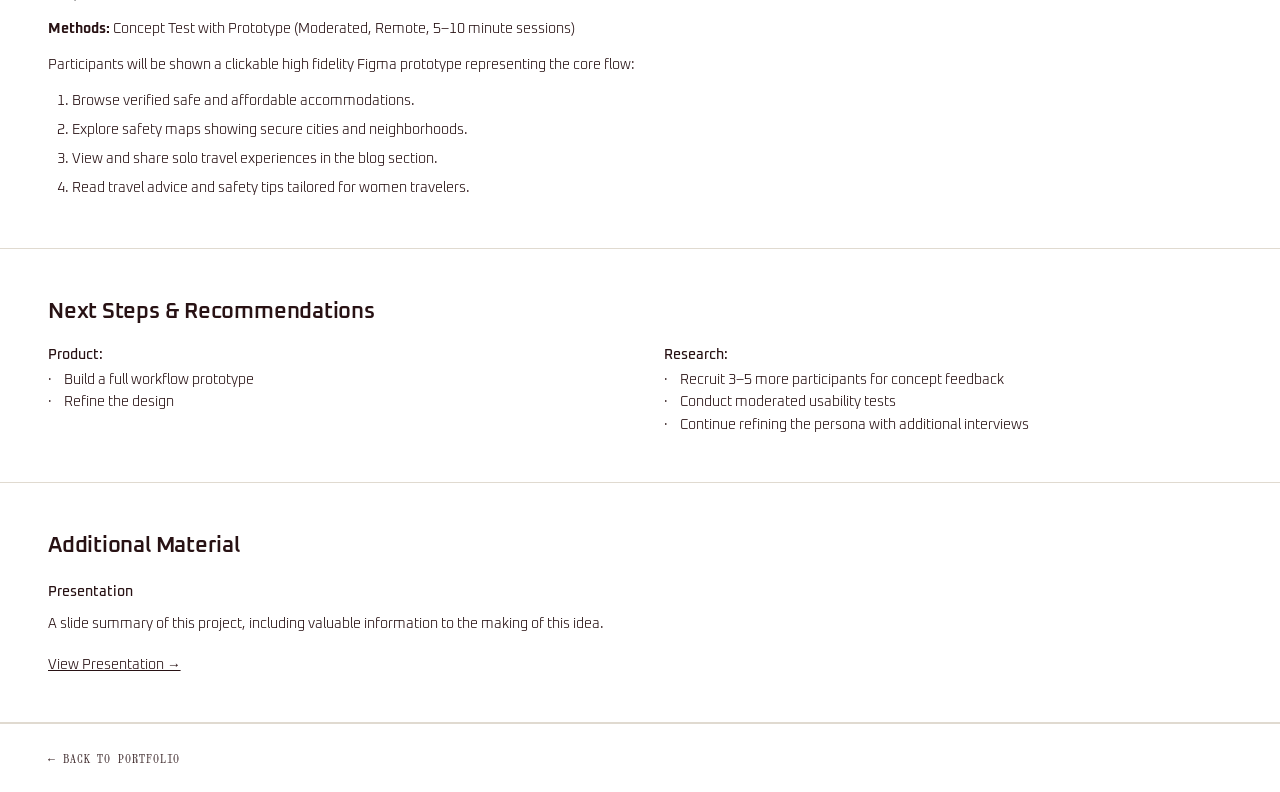
==== commit b51c78f9: "resume linked" ====
--- a/majia.html
+++ b/majia.html
@@ -17,7 +17,7 @@
     <ul class="nav-links">
       <li><a href="index.html">Home</a></li>
       <li><a href="index.html#projects">Projects</a></li>
-      <li><a href="#">Resume</a></li>
+      <li><a href="https://docs.google.com/document/d/1yuBSfav1PI_Jg06PoBtk33j0smDnjw7VkEvwxPulEjk/edit?tab=t.0">Resume</a></li>
     </ul>
   </nav>
 
@@ -158,12 +158,14 @@
     <table class="cs-table">
       <tbody>
         <tr>
-          <td class="cs-table-name">Nomher</td>
-          <td>Global community and app for female solo travelers. It connects women, shares experiences and advice, and promotes safe travel worldwide.</td>
-        </tr>
-        <tr>
-          <td class="cs-table-name">Sisters Unhotelies</td>
-          <td>A platform offering female-focused travel resources, curated itineraries, and real-time support for solo women travelers.</td>
+          <td class="cs-table-name">Nomadher</td>
+          <td>Global community and app for female solo travelers. It connects women, shares experiences and advice, and promotes safe travel worldwide. 
+            Doesn't necessarily promote women to travel on their own instead travel with other women in groups.</td>
+        </tr>
+        <tr>
+          <td class="cs-table-name">Sisters Uncharted</td>
+          <td>A platform offering female-focused travel resources, curated itineraries, and real-time support for solo women travelers.
+            Specifically restricted for women over the age of 40.</td>
         </tr>
         <tr>
           <td class="cs-table-name">Just Go Solo</td>
@@ -174,7 +176,7 @@
           <td>A global tour company offering small-group trips, including options designed for solo travelers seeking community and adventure.</td>
         </tr>
         <tr>
-          <td class="cs-table-name">Deby</td>
+          <td class="cs-table-name">Solo Female Travelers</td>
           <td>A women-only travel company offering curated group trips and a supportive community for solo female travelers.</td>
         </tr>
       </tbody>
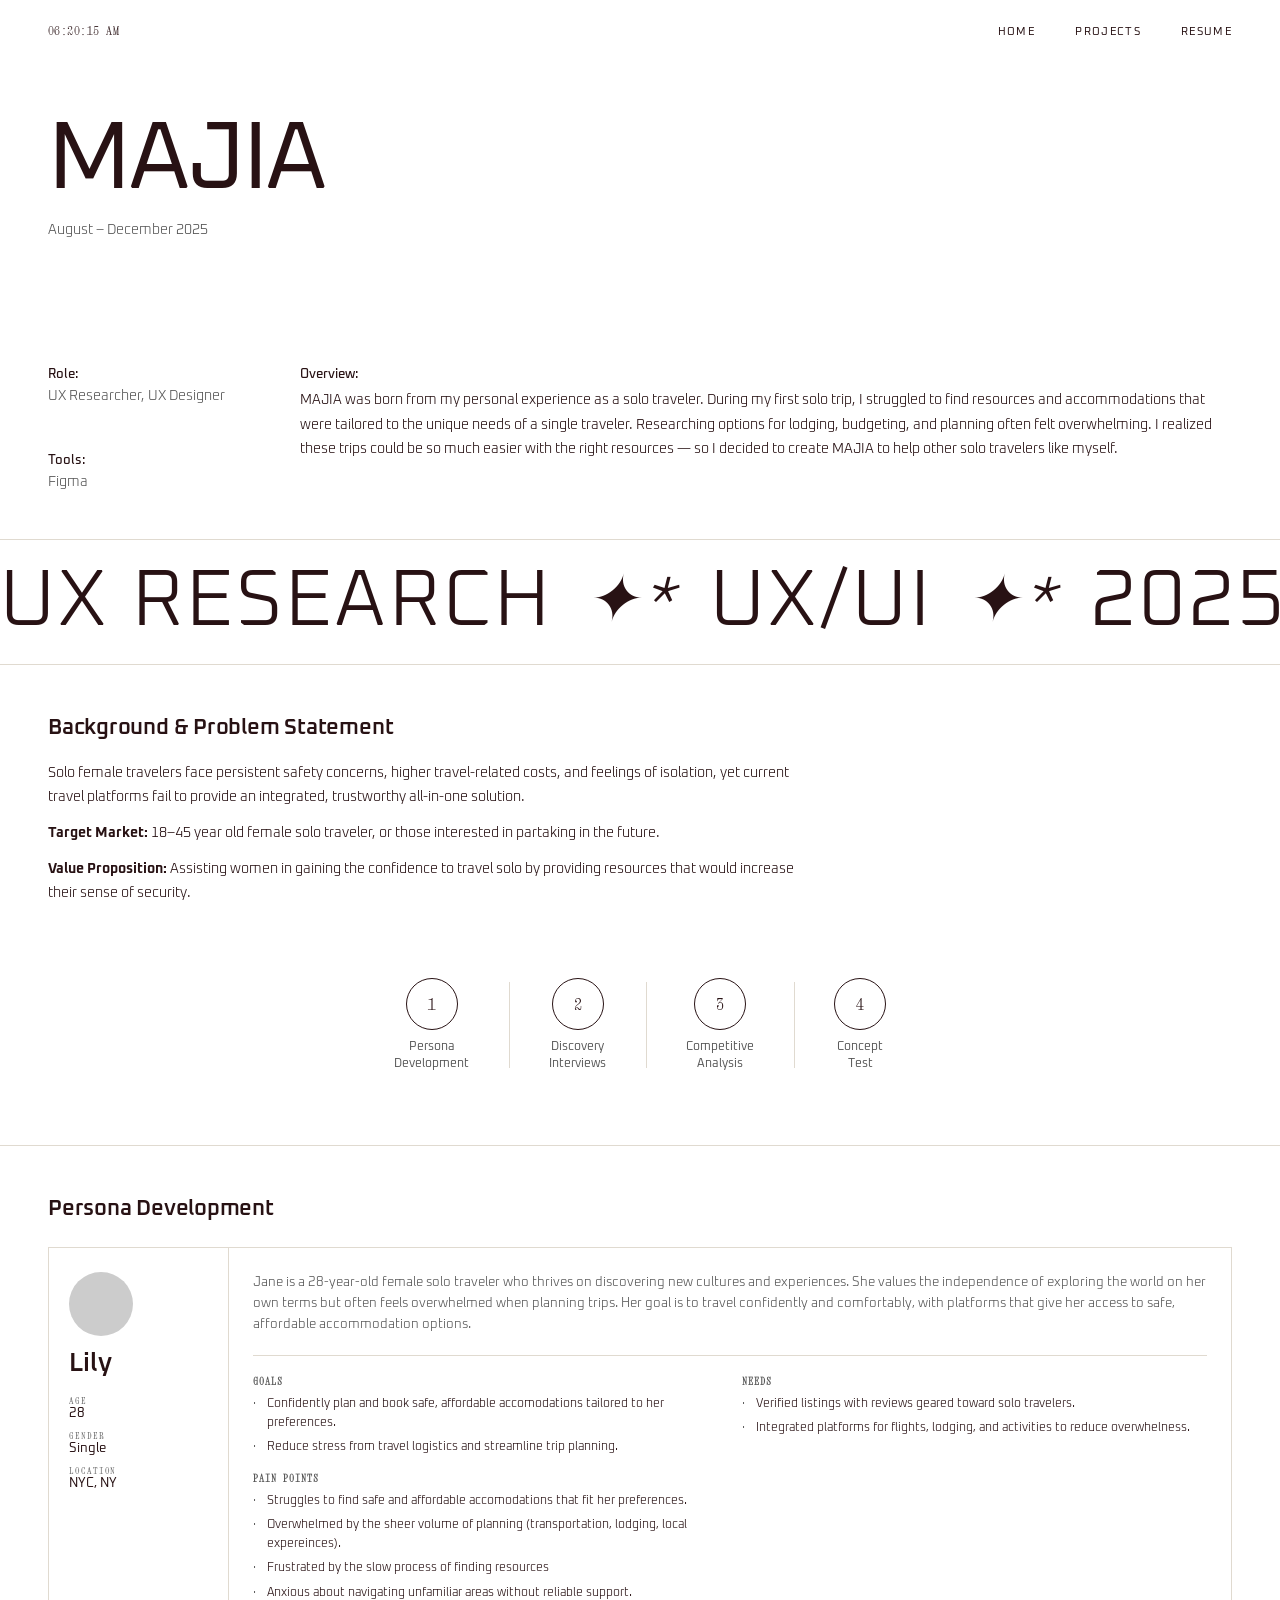
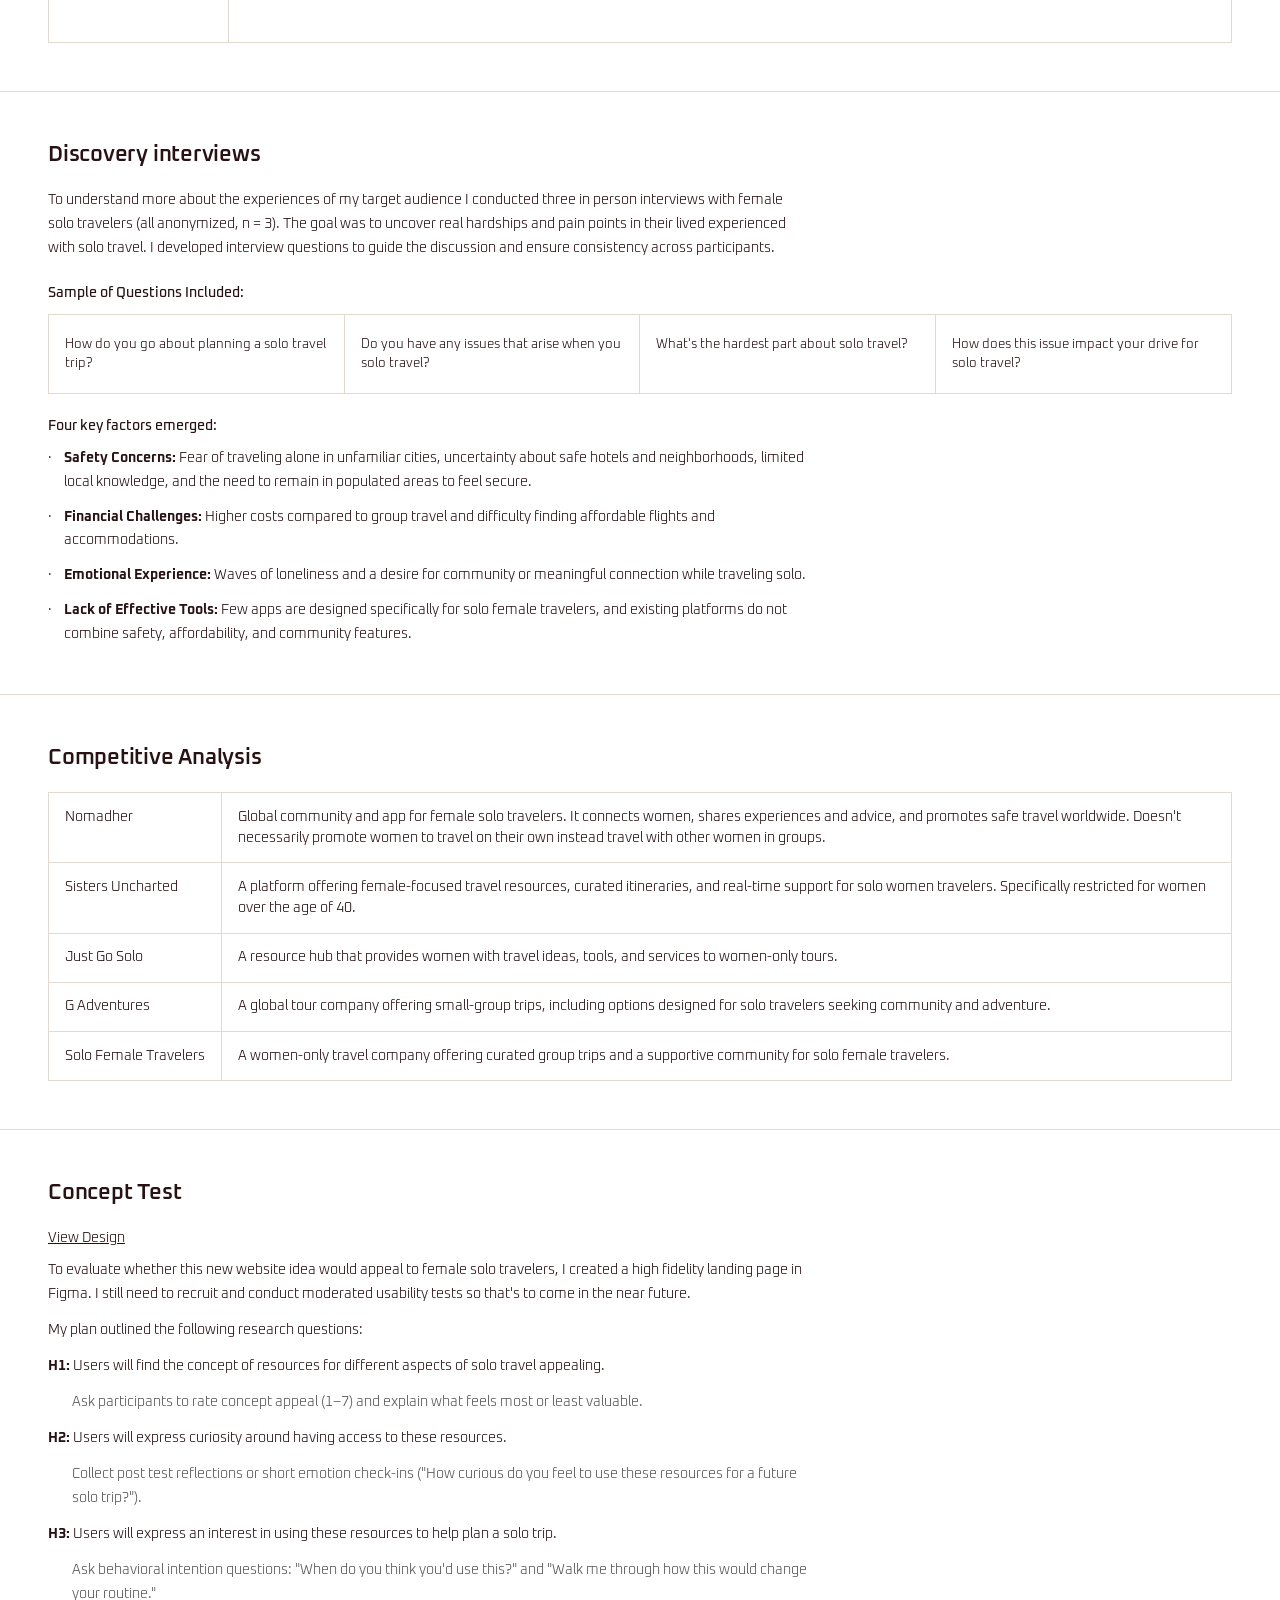
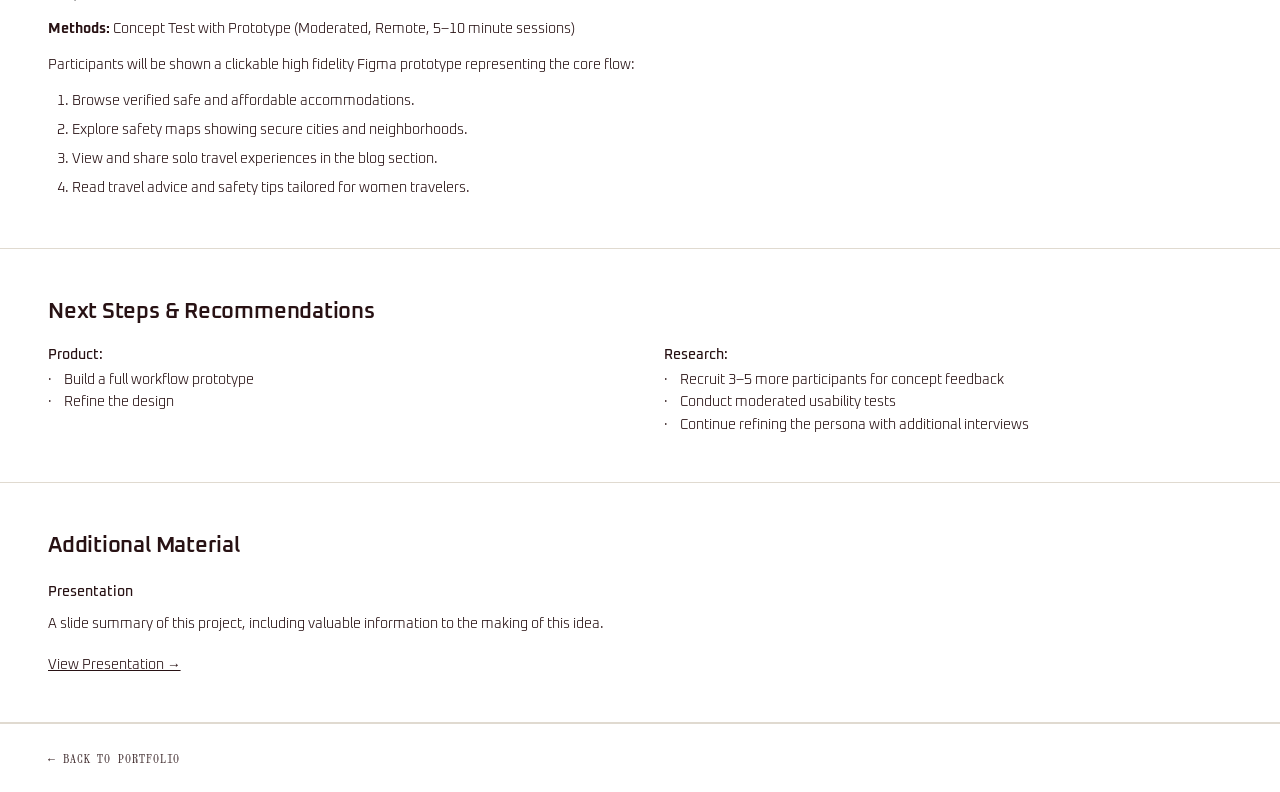
==== commit ce7617f0: "resume include for homepage" ====
--- a/majia.html
+++ b/majia.html
@@ -17,7 +17,11 @@
     <ul class="nav-links">
       <li><a href="index.html">Home</a></li>
       <li><a href="index.html#projects">Projects</a></li>
-      <li><a href="https://docs.google.com/document/d/1yuBSfav1PI_Jg06PoBtk33j0smDnjw7VkEvwxPulEjk/edit?tab=t.0">Resume</a></li>
+      <li>
+  <a href="https://docs.google.com/document/d/1yuBSfav1PI_Jg06PoBtk33j0smDnjw7VkEvwxPulEjk/edit?tab=t.0" 
+     target="_blank" 
+     rel="noopener noreferrer">Resume</a>
+</li>
     </ul>
   </nav>
 
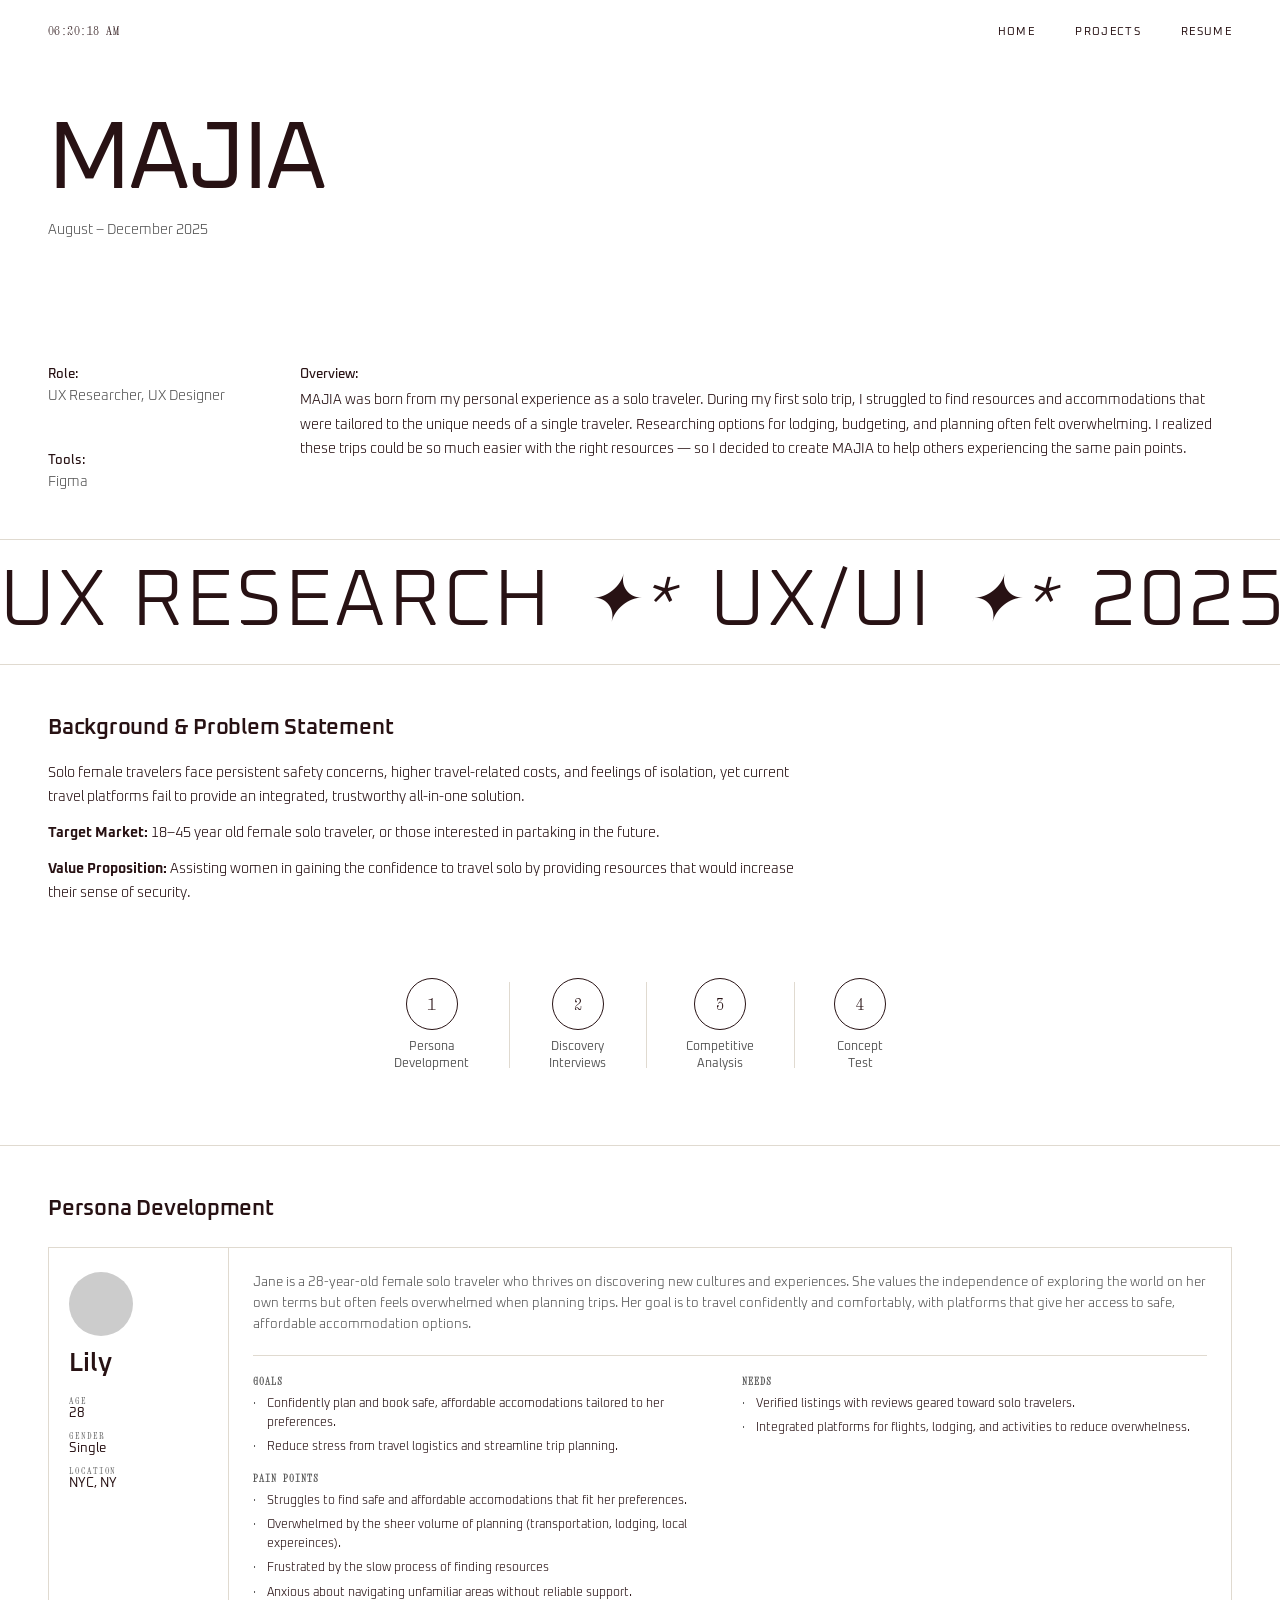
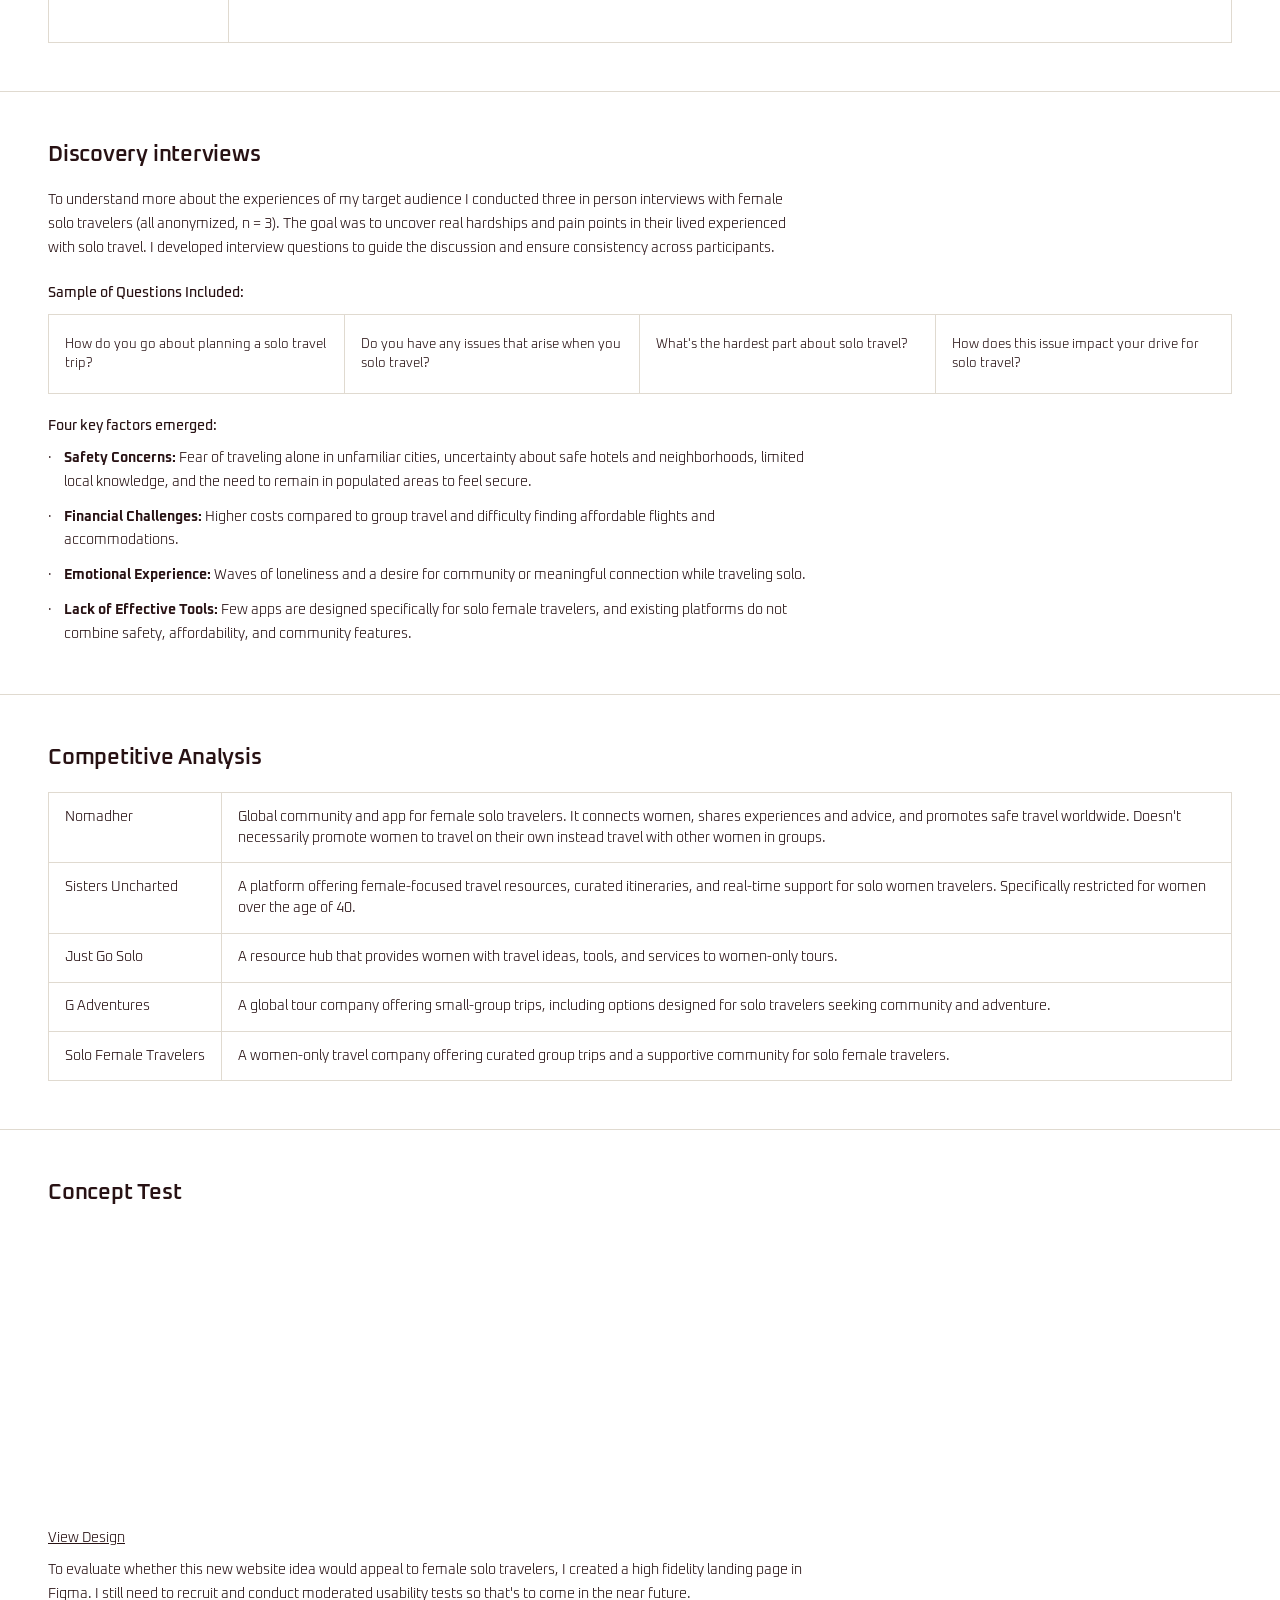
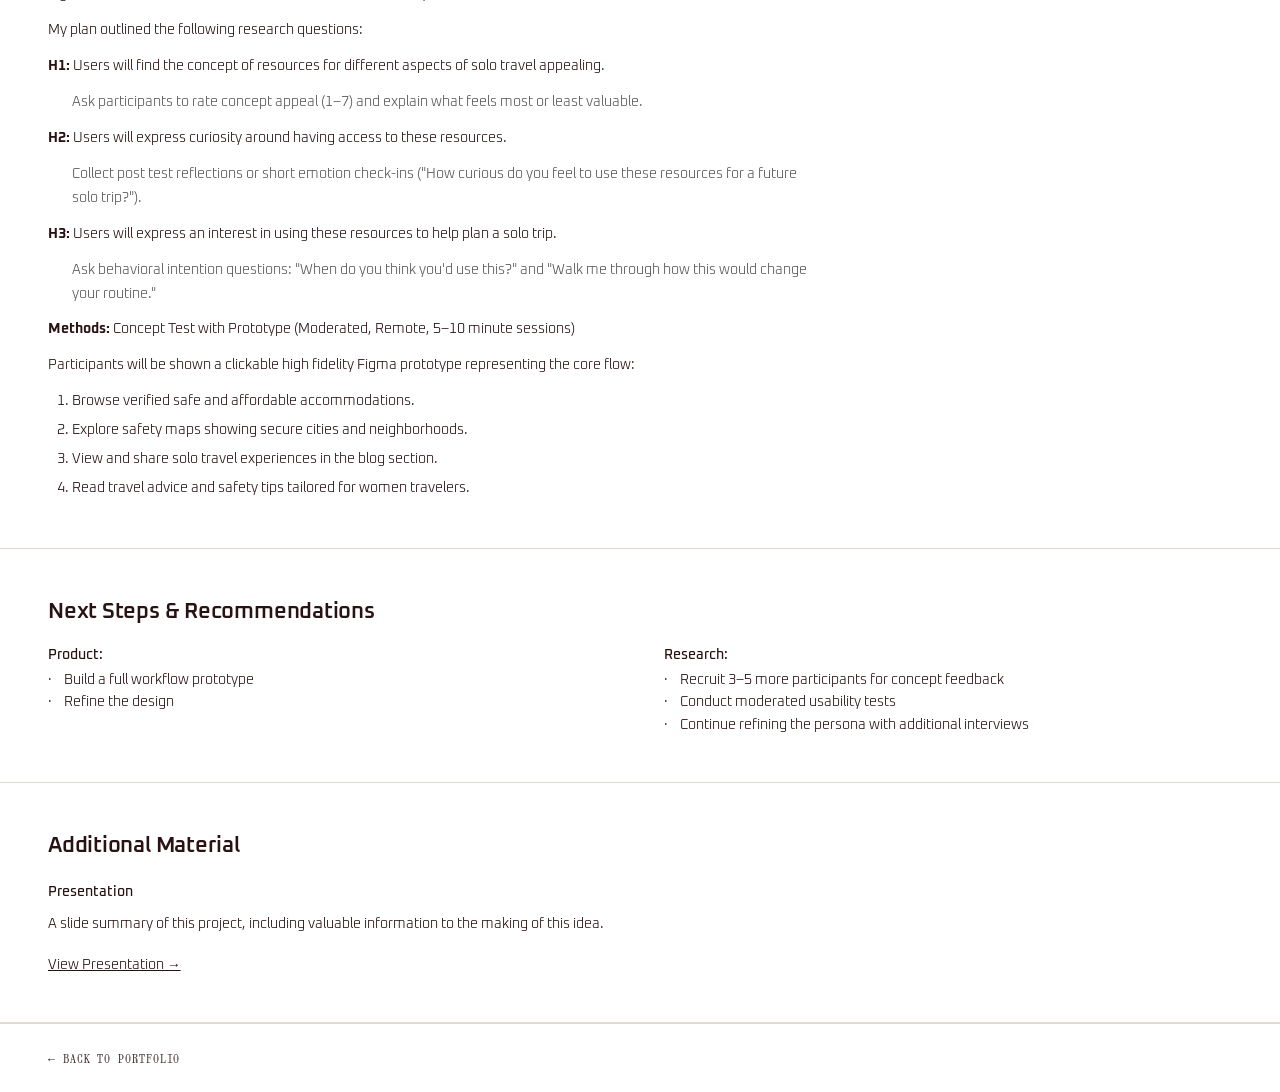
==== commit 8b118b24: "added to ca" ====
--- a/majia.html
+++ b/majia.html
@@ -38,7 +38,7 @@
       </div>
       <div class="cs-info-col">
         <p class="cs-info-label">Overview:</p>
-        <p class="cs-info-body">MAJIA was born from my personal experience as a solo traveler. During my first solo trip, I struggled to find resources and accommodations that were tailored to the unique needs of a single traveler. Researching options for lodging, budgeting, and planning often felt overwhelming. I realized these trips could be so much easier with the right resources — so I decided to create MAJIA to help other solo travelers like myself.</p>
+        <p class="cs-info-body">MAJIA was born from my personal experience as a solo traveler. During my first solo trip, I struggled to find resources and accommodations that were tailored to the unique needs of a single traveler. Researching options for lodging, budgeting, and planning often felt overwhelming. I realized these trips could be so much easier with the right resources — so I decided to create MAJIA to help others experiencing the same pain points.</p>
       </div>
     </div>
   </section>
@@ -190,6 +190,9 @@
   <!-- CONCEPT TEST -->
   <section class="cs-section">
     <h2 class="cs-section-heading">Concept Test</h2>
+         <video autoplay loop muted playsinline class="cs-gif-preview">
+    <source src="images/MAJIA_video.mp4" type="video/mp4">
+  </video>
     <p class="cs-link-text"><a href="#">View Design</a></p>
     <p class="cs-body-text">To evaluate whether this new website idea would appeal to female solo travelers, I created a high fidelity landing page in Figma. I still need to recruit and conduct moderated usability tests so that's to come in the near future.</p>
     <p class="cs-body-text">My plan outlined the following research questions:</p>
--- a/majia.css
+++ b/majia.css
@@ -297,6 +297,13 @@
 }
 
 /* CONCEPT TEST */
+.cs-gif-preview {
+  
+  width: 80%;        
+  max-width: 600px;  
+  display: block;
+  margin: 0;   
+}
 .cs-link-text {
   margin-bottom: .75rem;
 }
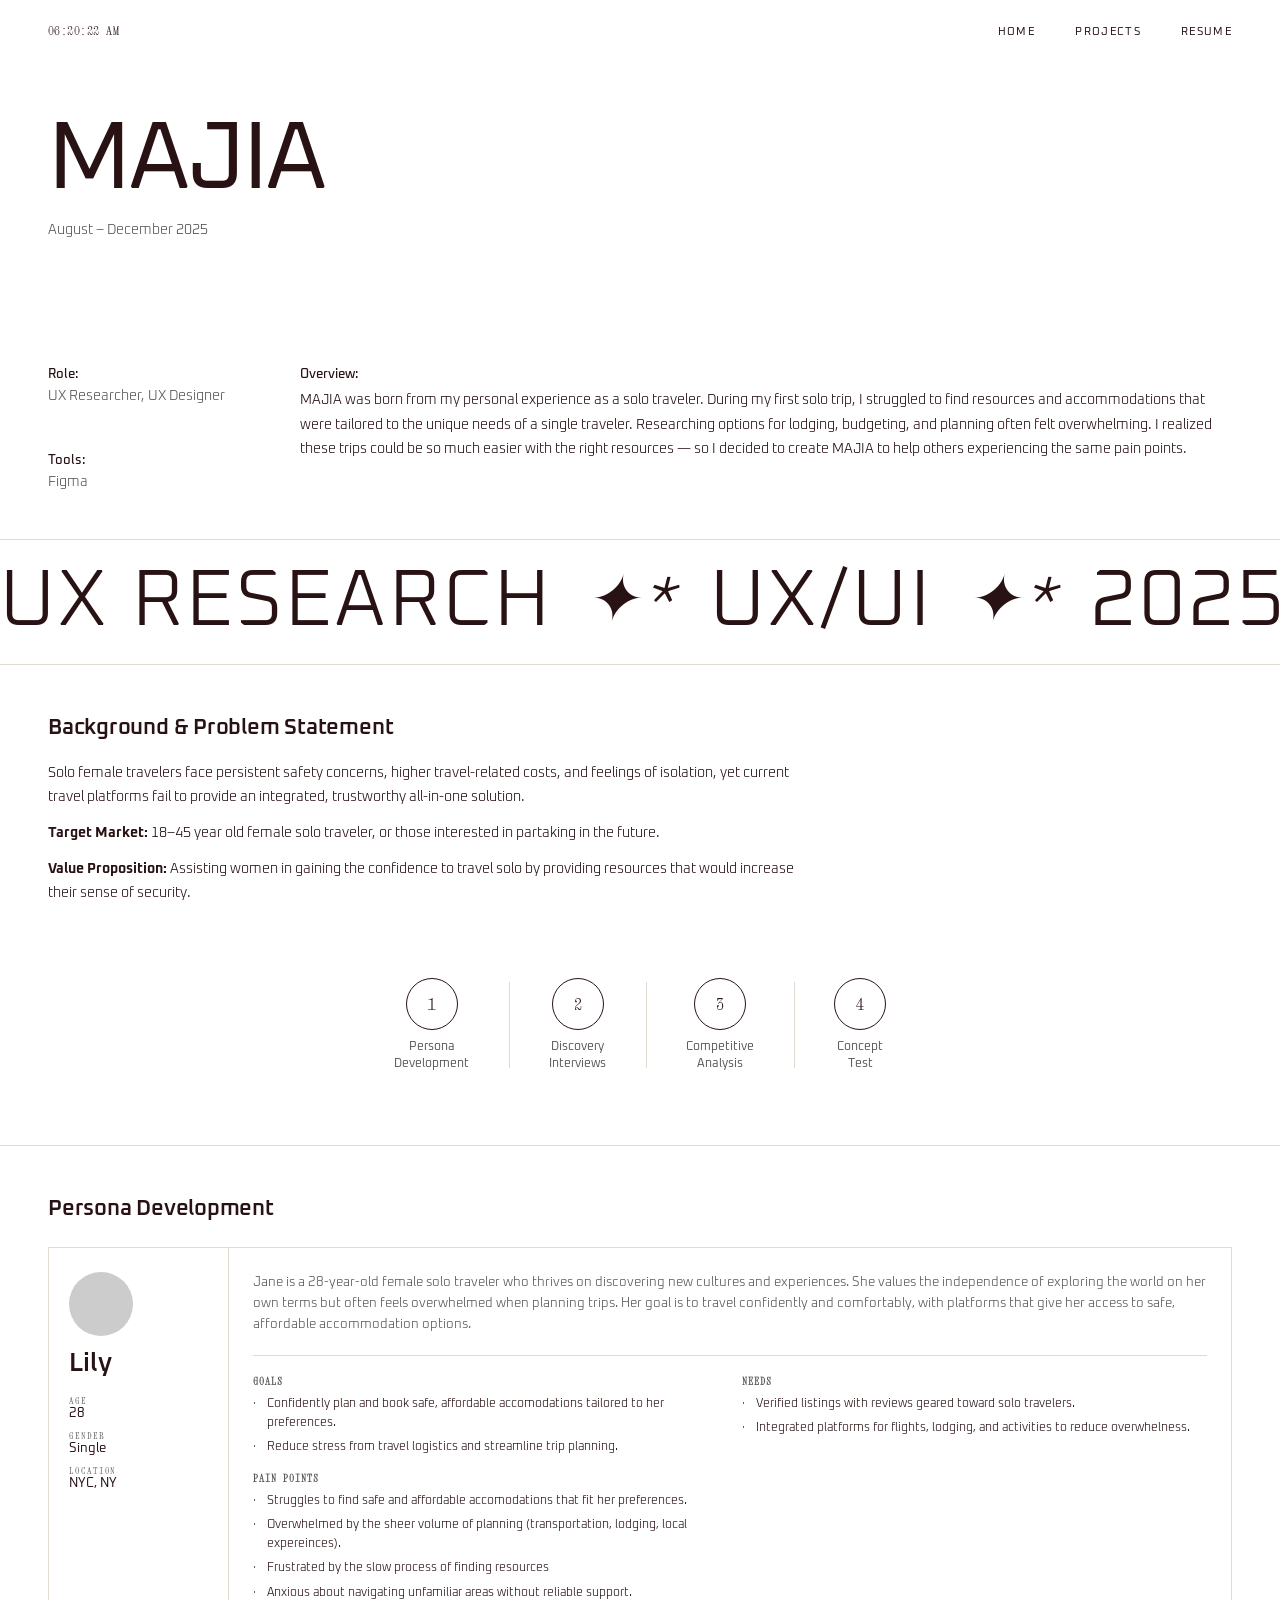
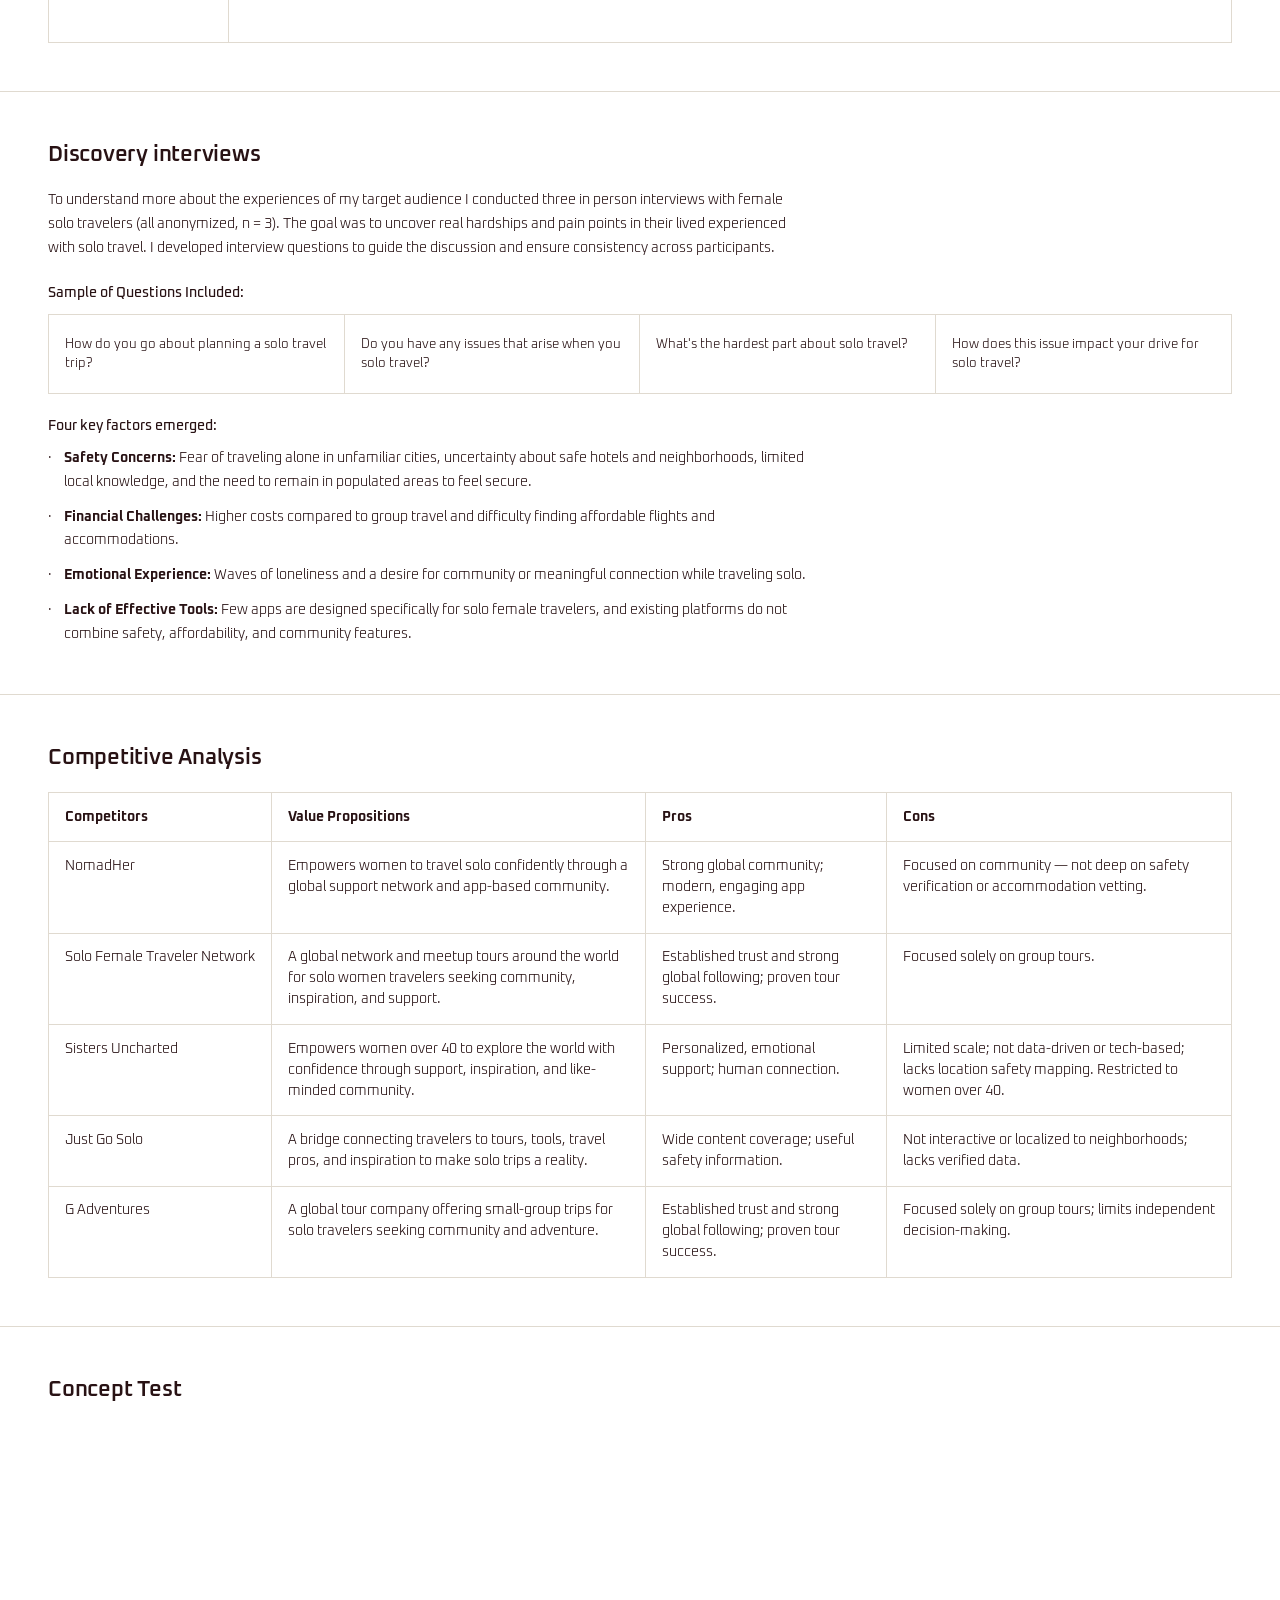
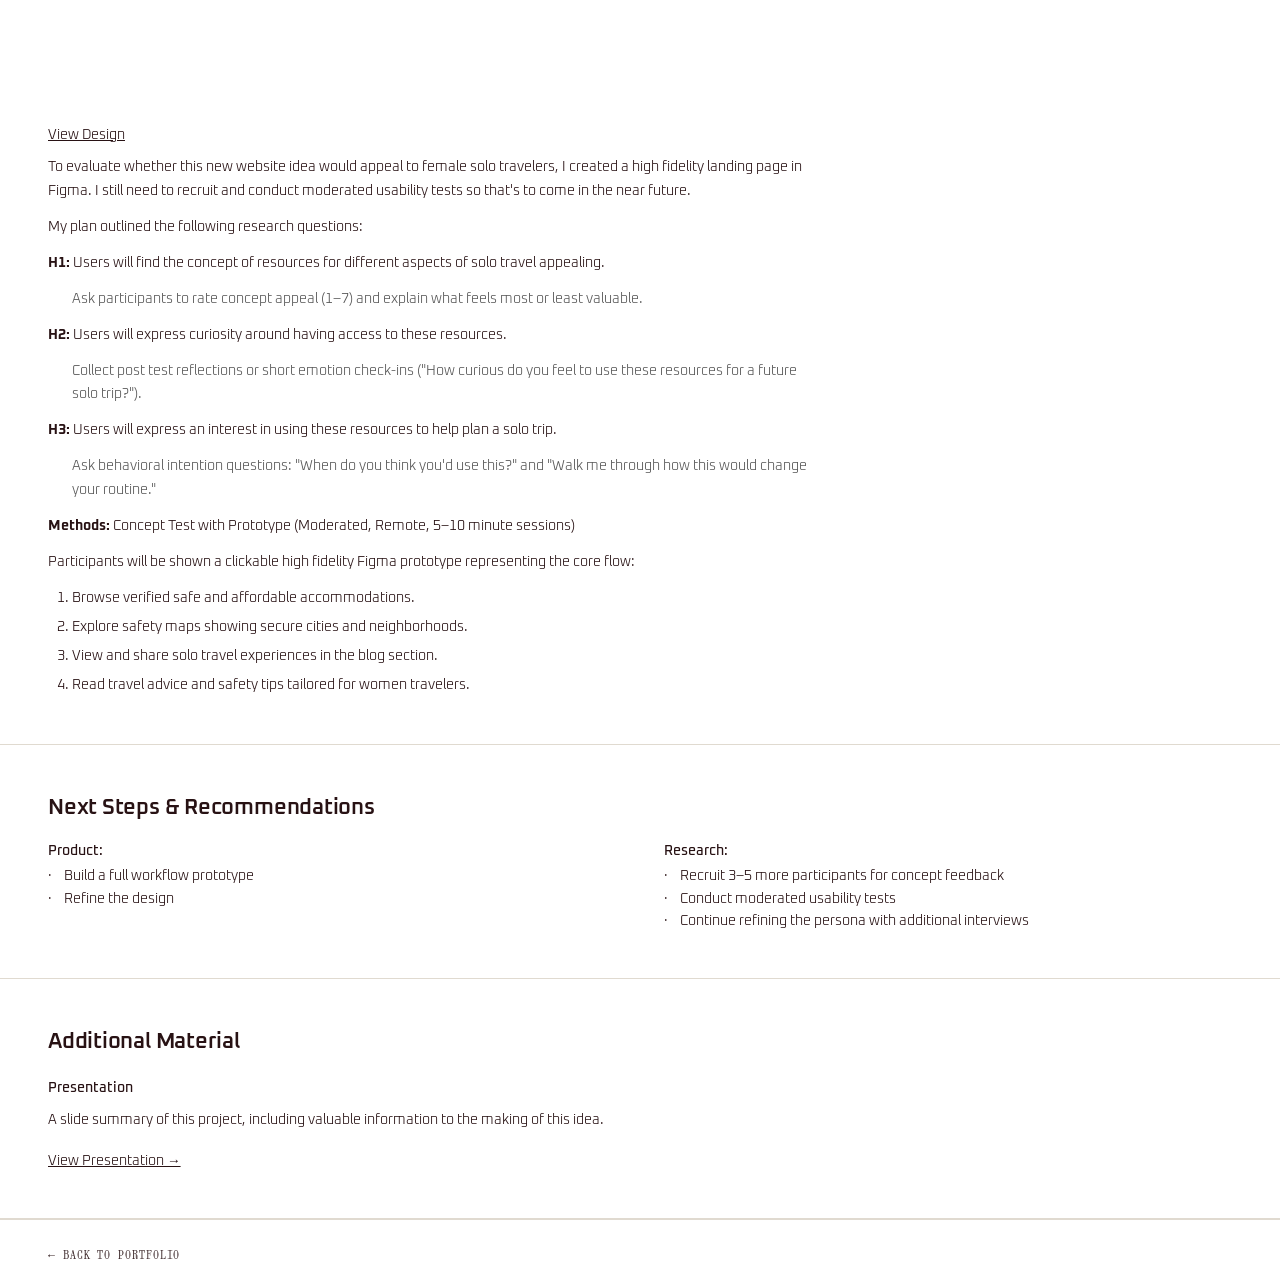
==== commit b8092bdb: "new" ====
--- a/majia.html
+++ b/majia.html
@@ -156,36 +156,52 @@
     </ul>
   </section>
 
-  <!-- COMPETITIVE ANALYSIS -->
-  <section class="cs-section">
-    <h2 class="cs-section-heading">Competitive Analysis</h2>
-    <table class="cs-table">
-      <tbody>
-        <tr>
-          <td class="cs-table-name">Nomadher</td>
-          <td>Global community and app for female solo travelers. It connects women, shares experiences and advice, and promotes safe travel worldwide. 
-            Doesn't necessarily promote women to travel on their own instead travel with other women in groups.</td>
-        </tr>
-        <tr>
-          <td class="cs-table-name">Sisters Uncharted</td>
-          <td>A platform offering female-focused travel resources, curated itineraries, and real-time support for solo women travelers.
-            Specifically restricted for women over the age of 40.</td>
-        </tr>
-        <tr>
-          <td class="cs-table-name">Just Go Solo</td>
-          <td>A resource hub that provides women with travel ideas, tools, and services to women-only tours.</td>
-        </tr>
-        <tr>
-          <td class="cs-table-name">G Adventures</td>
-          <td>A global tour company offering small-group trips, including options designed for solo travelers seeking community and adventure.</td>
-        </tr>
-        <tr>
-          <td class="cs-table-name">Solo Female Travelers</td>
-          <td>A women-only travel company offering curated group trips and a supportive community for solo female travelers.</td>
-        </tr>
-      </tbody>
-    </table>
-  </section>
+ <!-- COMPETITIVE ANALYSIS -->
+<section class="cs-section">
+  <h2 class="cs-section-heading">Competitive Analysis</h2>
+  <table class="cs-table">
+    <thead>
+      <tr>
+        <td class="cs-table-name"><strong>Competitors</strong></td>
+        <td><strong>Value Propositions</strong></td>
+        <td><strong>Pros</strong></td>
+        <td><strong>Cons</strong></td>
+      </tr>
+    </thead>
+    <tbody>
+      <tr>
+        <td class="cs-table-name">NomadHer</td>
+        <td>Empowers women to travel solo confidently through a global support network and app-based community.</td>
+        <td>Strong global community; modern, engaging app experience.</td>
+        <td>Focused on community — not deep on safety verification or accommodation vetting.</td>
+      </tr>
+      <tr>
+        <td class="cs-table-name">Solo Female Traveler Network</td>
+        <td>A global network and meetup tours around the world for solo women travelers seeking community, inspiration, and support.</td>
+        <td>Established trust and strong global following; proven tour success.</td>
+        <td>Focused solely on group tours.</td>
+      </tr>
+      <tr>
+        <td class="cs-table-name">Sisters Uncharted</td>
+        <td>Empowers women over 40 to explore the world with confidence through support, inspiration, and like-minded community.</td>
+        <td>Personalized, emotional support; human connection.</td>
+        <td>Limited scale; not data-driven or tech-based; lacks location safety mapping. Restricted to women over 40.</td>
+      </tr>
+      <tr>
+        <td class="cs-table-name">Just Go Solo</td>
+        <td>A bridge connecting travelers to tours, tools, travel pros, and inspiration to make solo trips a reality.</td>
+        <td>Wide content coverage; useful safety information.</td>
+        <td>Not interactive or localized to neighborhoods; lacks verified data.</td>
+      </tr>
+      <tr>
+        <td class="cs-table-name">G Adventures</td>
+        <td>A global tour company offering small-group trips for solo travelers seeking community and adventure.</td>
+        <td>Established trust and strong global following; proven tour success.</td>
+        <td>Focused solely on group tours; limits independent decision-making.</td>
+      </tr>
+    </tbody>
+  </table>
+</section>
 
   <!-- CONCEPT TEST -->
   <section class="cs-section">
--- a/majia.css
+++ b/majia.css
@@ -276,7 +276,7 @@
   left: 0;
 }
 
-/* TABLE */
+/* Competitive Analysis */
 .cs-table {
   width: 100%;
   border-collapse: collapse;
@@ -294,6 +294,8 @@
   font-weight: 500;
   width: 160px;
   white-space: nowrap;
+
+
 }
 
 /* CONCEPT TEST */
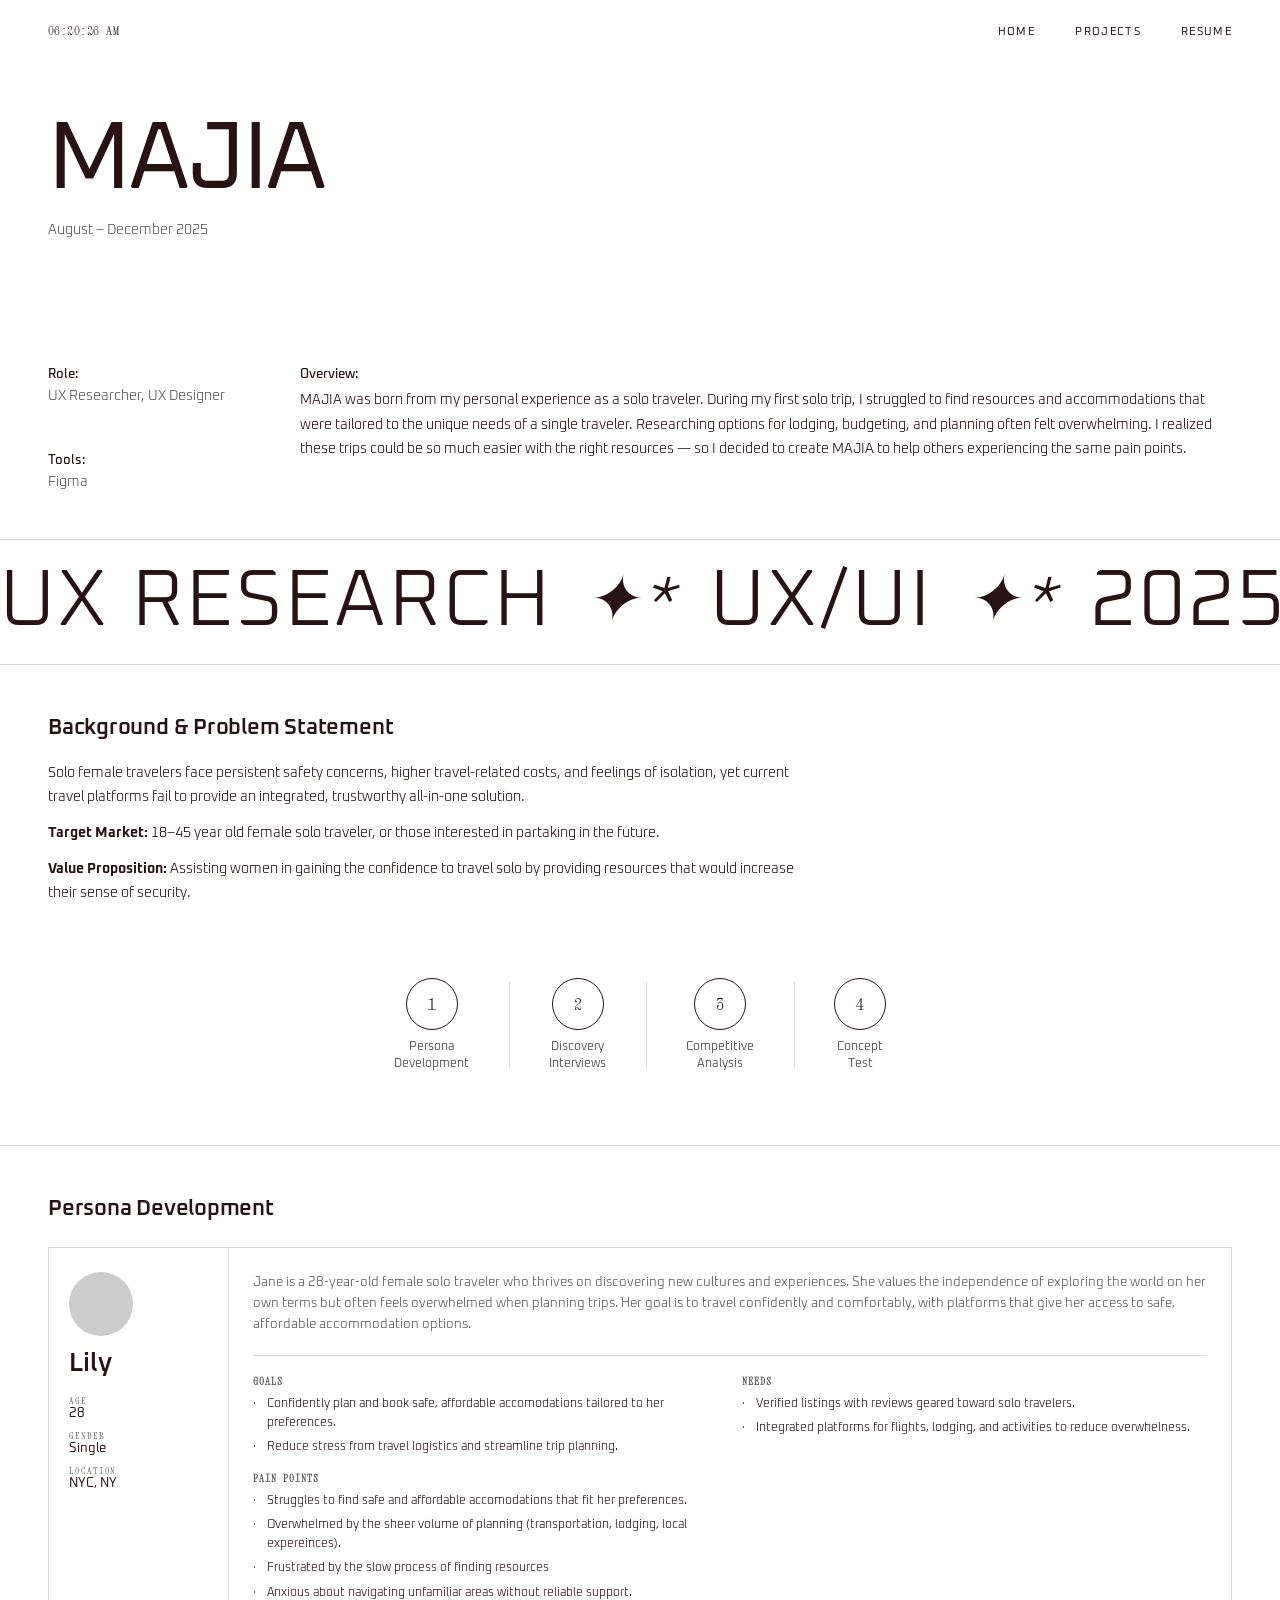
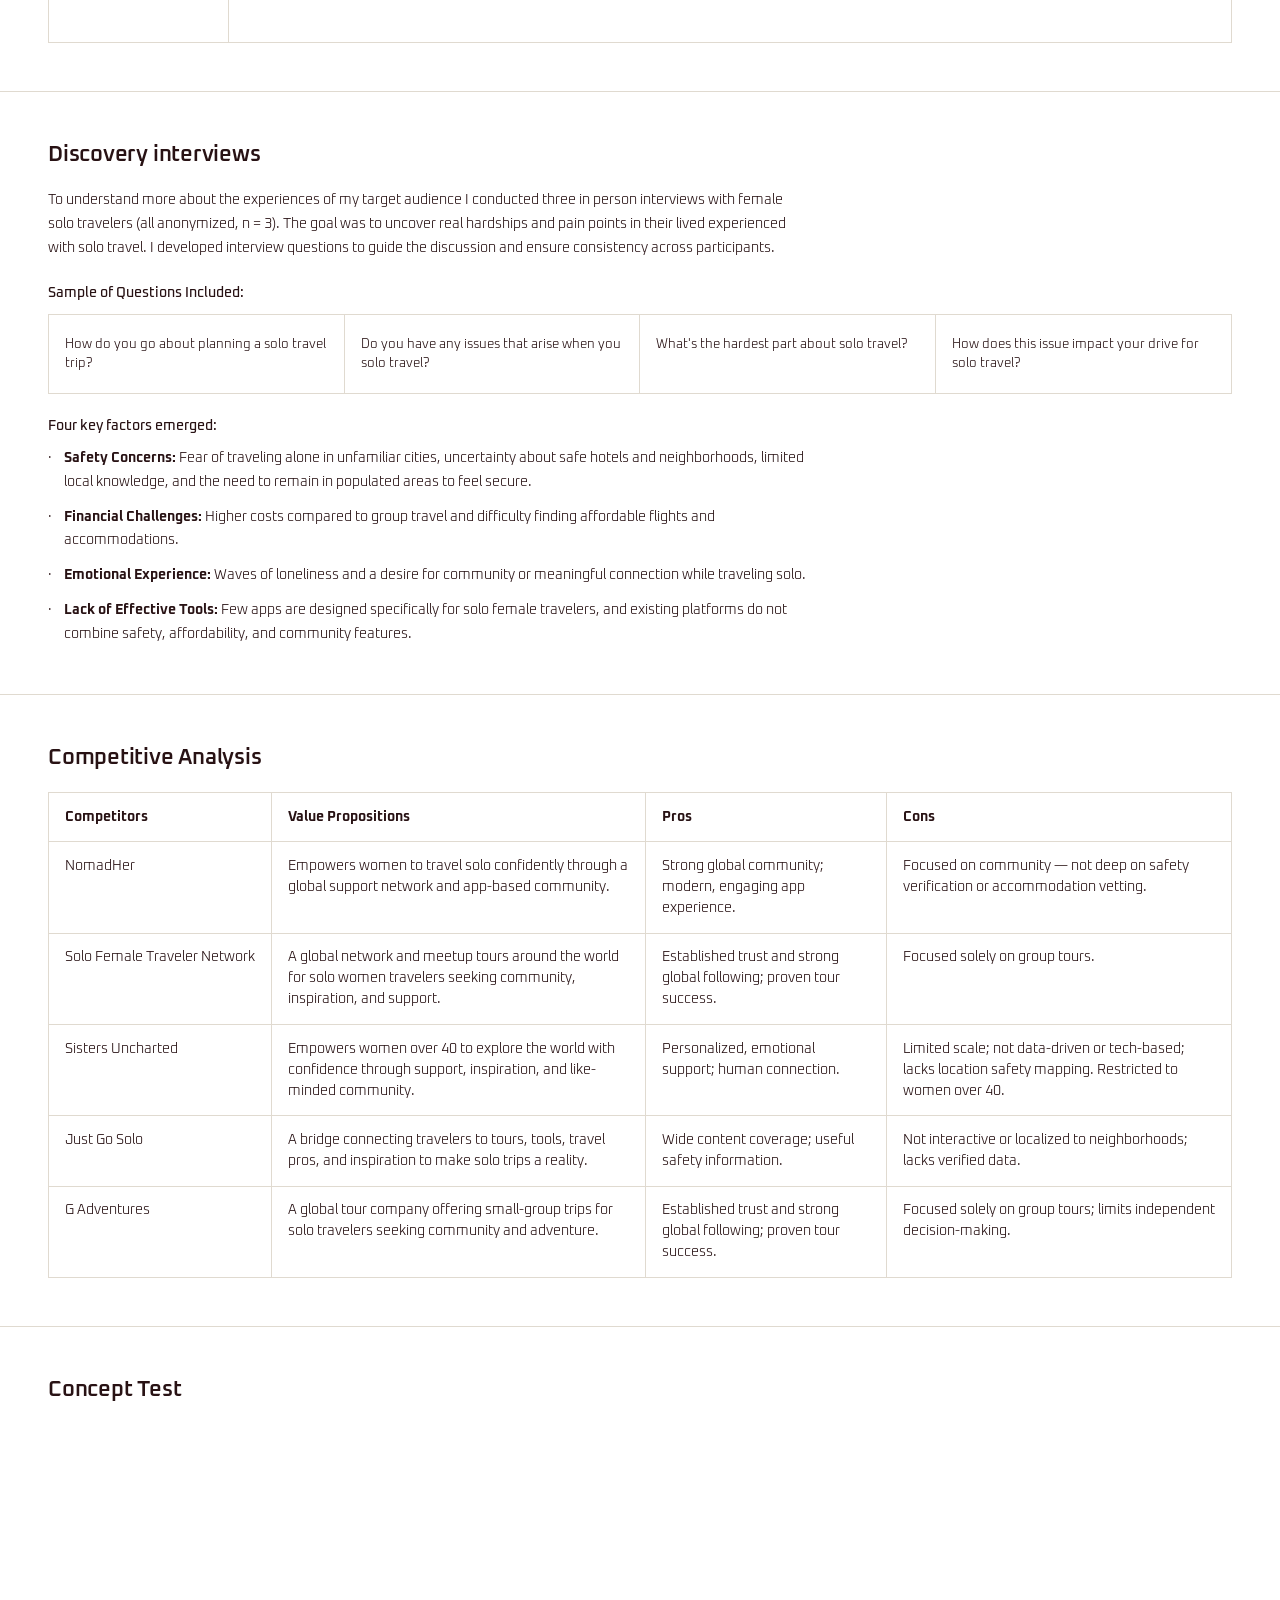
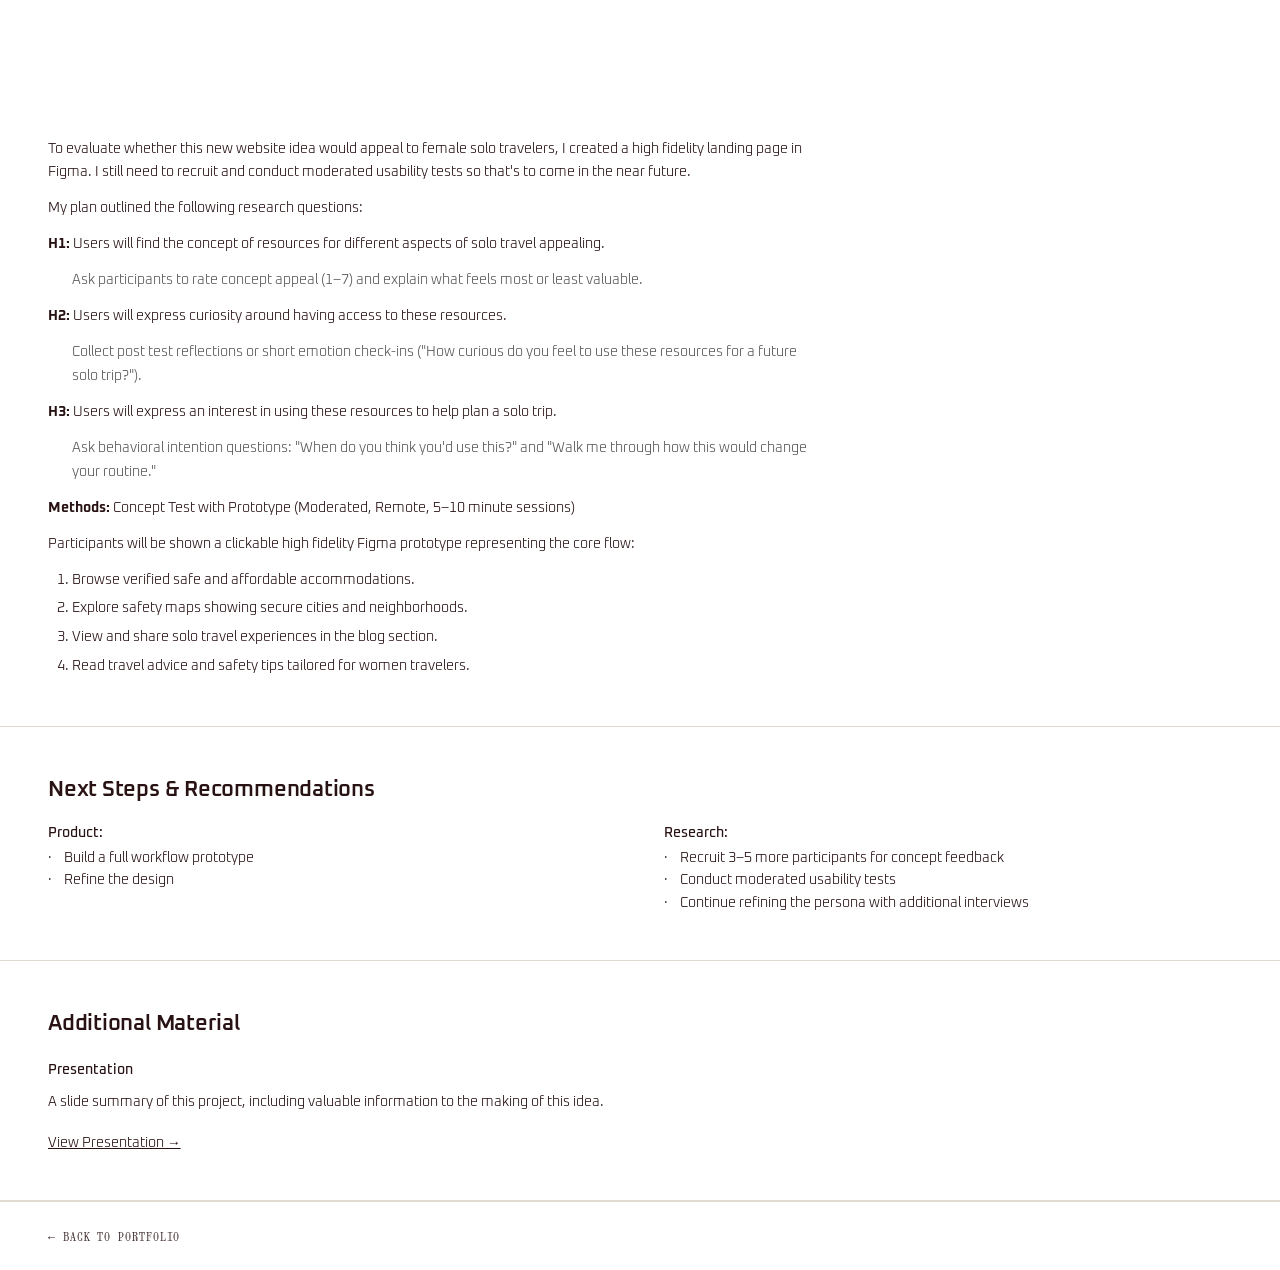
==== commit 2e75d63b: "updated waw page" ====
--- a/majia.html
+++ b/majia.html
@@ -209,7 +209,6 @@
          <video autoplay loop muted playsinline class="cs-gif-preview">
     <source src="images/MAJIA_video.mp4" type="video/mp4">
   </video>
-    <p class="cs-link-text"><a href="#">View Design</a></p>
     <p class="cs-body-text">To evaluate whether this new website idea would appeal to female solo travelers, I created a high fidelity landing page in Figma. I still need to recruit and conduct moderated usability tests so that's to come in the near future.</p>
     <p class="cs-body-text">My plan outlined the following research questions:</p>
     <p class="cs-body-text"><strong>H1:</strong> Users will find the concept of resources for different aspects of solo travel appealing.</p>
--- a/majia.css
+++ b/majia.css
@@ -304,7 +304,8 @@
   width: 80%;        
   max-width: 600px;  
   display: block;
-  margin: 0;   
+  margin: 0;  
+  margin-bottom: .85rem;
 }
 .cs-link-text {
   margin-bottom: .75rem;
